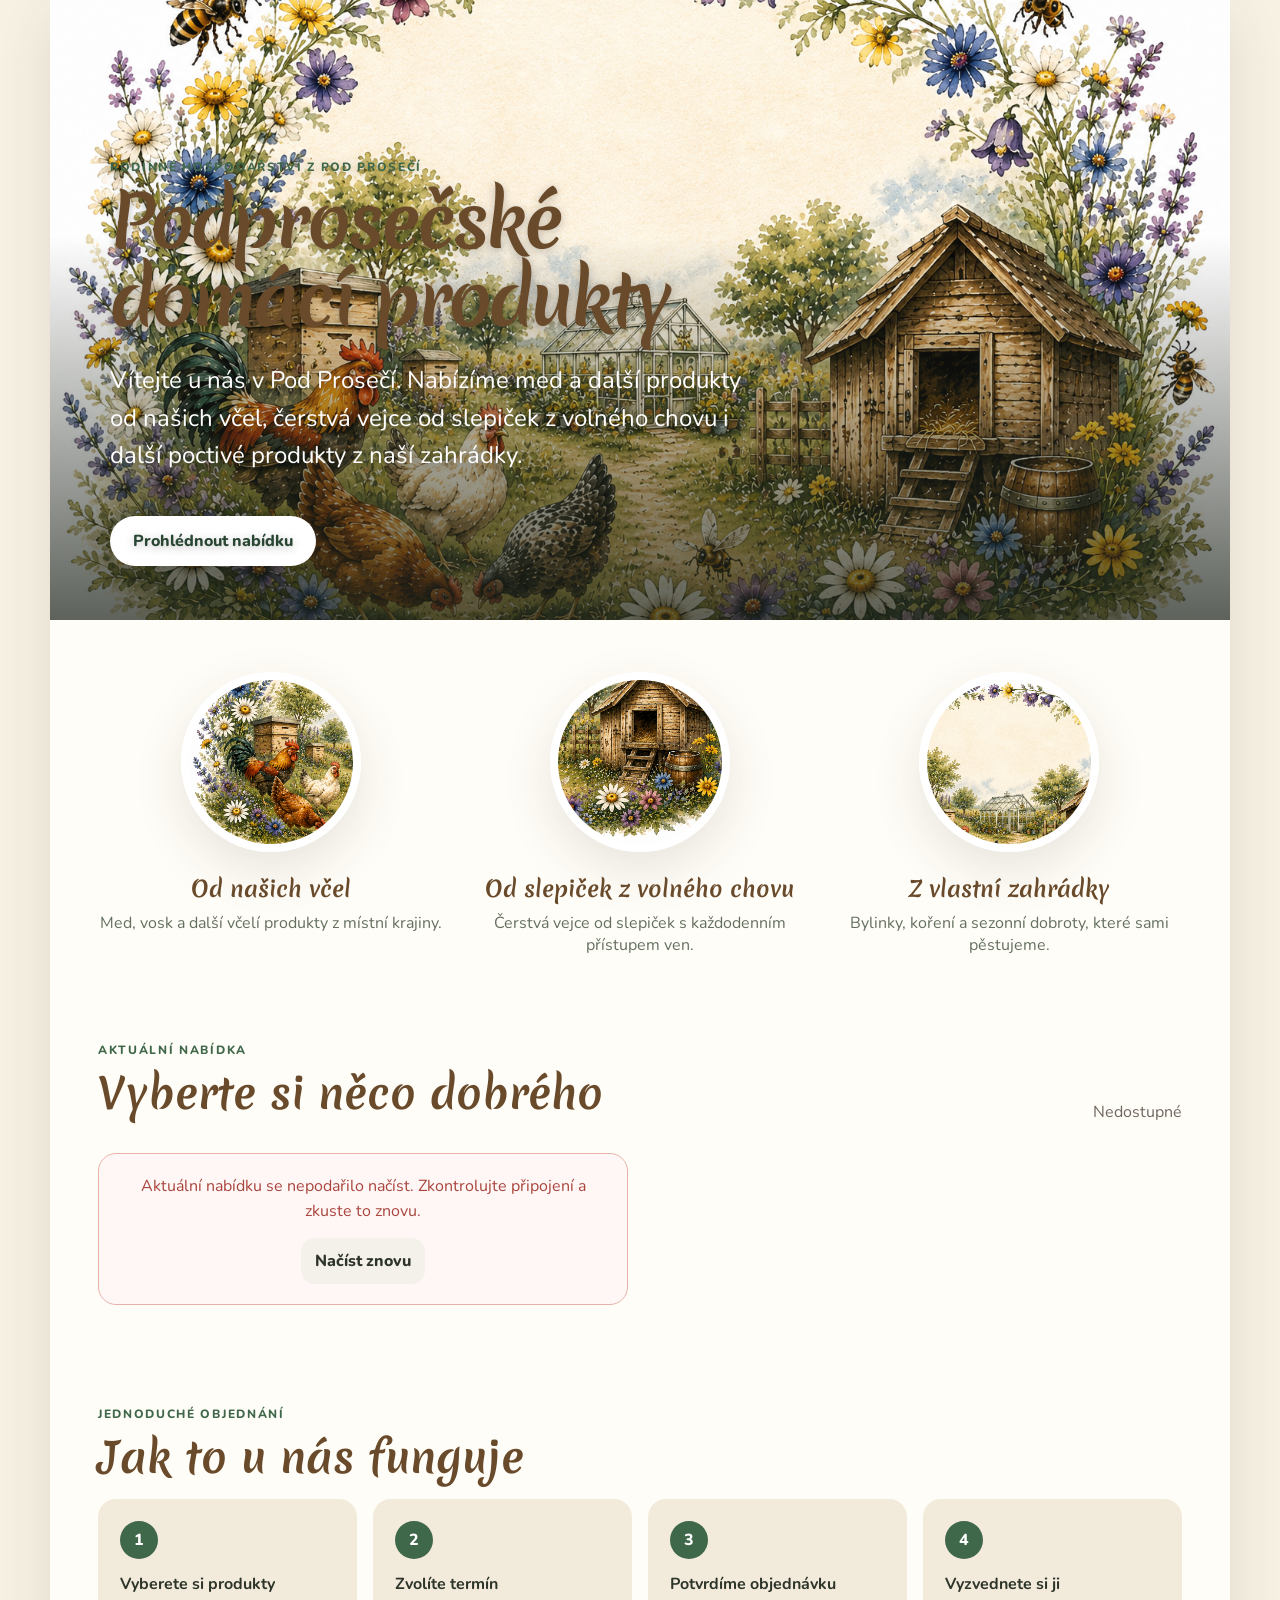
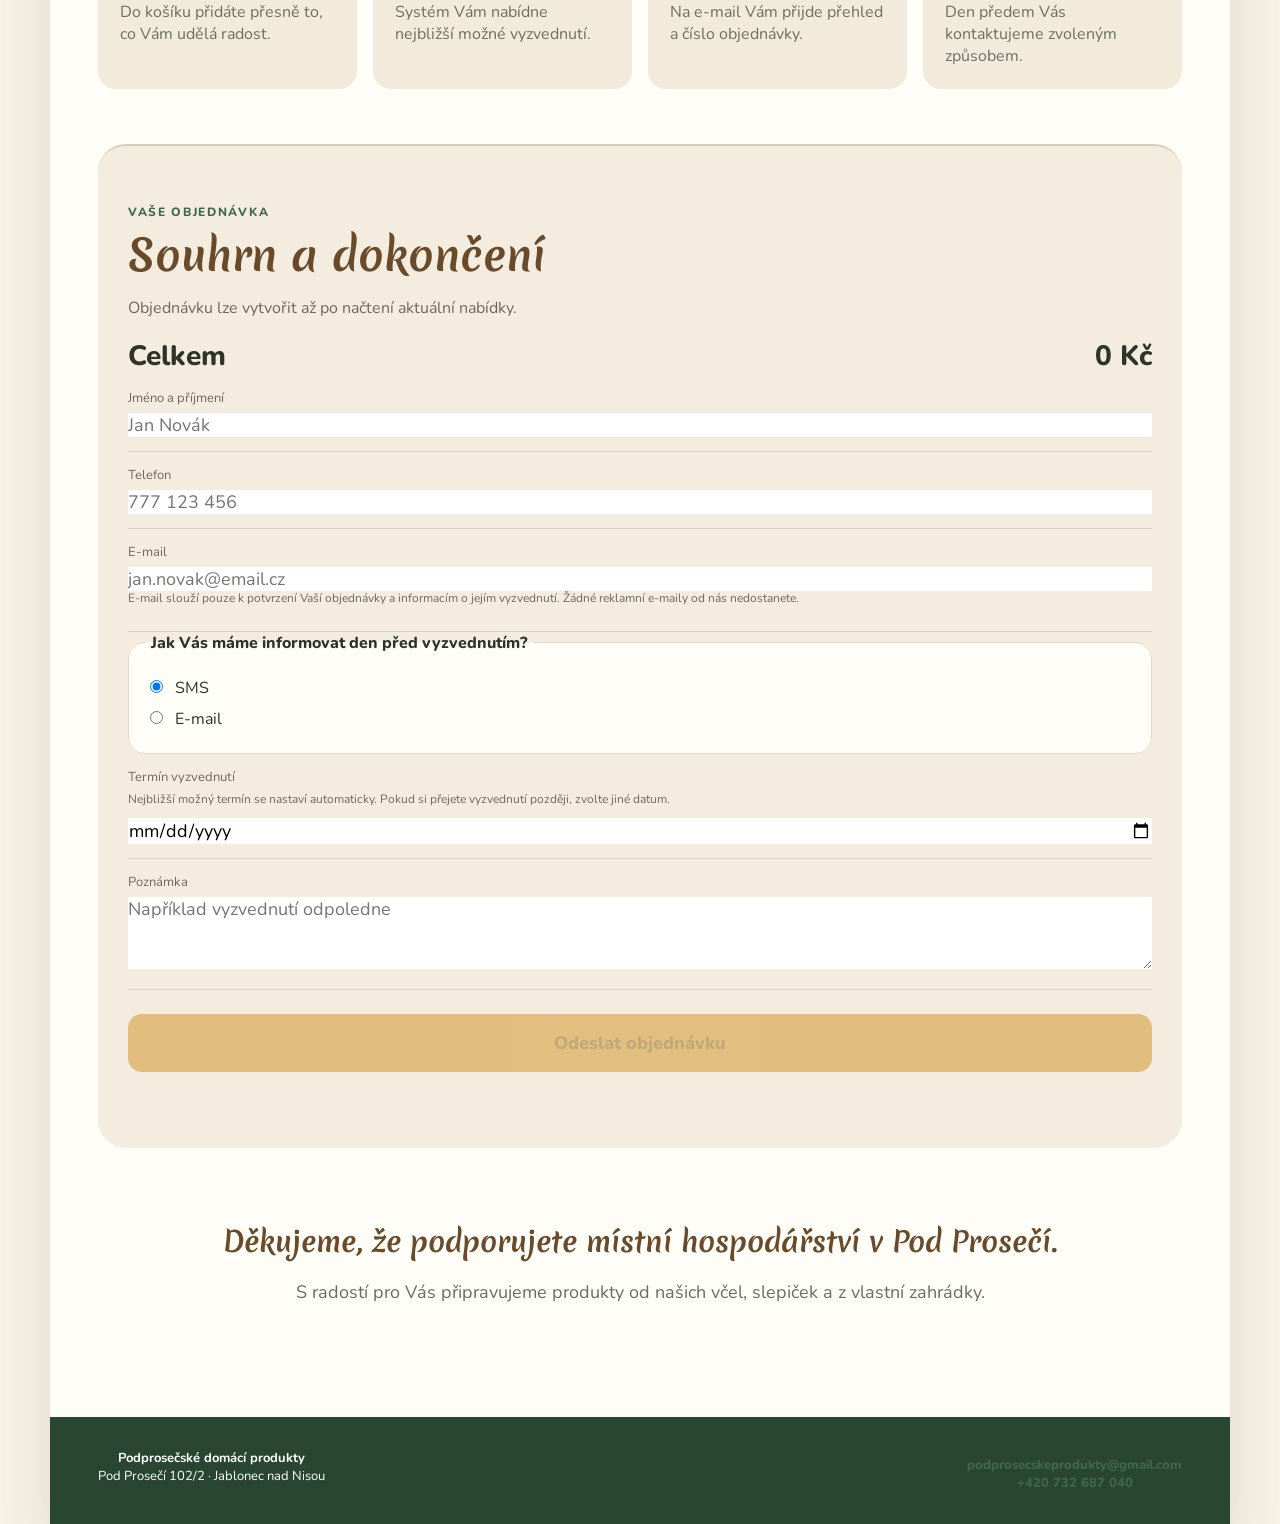
==== index.html @ 900c6c44 "Add files via upload" ====
<!doctype html>
<html lang="cs">
<head>
  <meta charset="utf-8">
  <meta name="viewport" content="width=device-width,initial-scale=1,viewport-fit=cover">
  <meta name="theme-color" content="#f7f1e4">
  <meta name="description" content="Med a další produkty od našich včel, čerstvá vejce od slepiček z volného chovu a poctivé produkty z naší zahrádky.">
  <title>Podprosečské domácí produkty</title>
  <link rel="preconnect" href="https://fonts.googleapis.com">
  <link rel="preconnect" href="https://fonts.gstatic.com" crossorigin>
  <link href="https://fonts.googleapis.com/css2?family=Merienda:wght@500;600;700&family=Nunito:wght@400;600;700;800&display=swap&subset=latin-ext" rel="stylesheet">
  <link rel="stylesheet" href="assets/style.css?v=20-20260803">
</head>
<body data-pdp-version="20">
<div class="site-shell v2-shell">
  <header class="v2-hero">
    <img class="v2-hero-image" src="assets/images/hero-podproseci.png" alt="Akvarelová krajina s úly, skleníkem, kurníkem, slepicemi a kohoutem">
    <div class="v2-hero-copy">
      <div class="kicker">Rodinné hospodářství z Pod Prosečí</div>
      <h1>Podprosečské domácí produkty</h1>
      <p>Vítejte u nás v Pod Prosečí. Nabízíme med a další produkty od našich včel, čerstvá vejce od slepiček z volného chovu i další poctivé produkty z naší zahrádky.</p>
      <a class="hero-cta" href="#nabidka">Prohlédnout nabídku</a>
    </div>
  </header>

  <main class="content v2-content">
    <section id="publicBanner" class="public-banner hidden" aria-live="polite"></section>

    <section class="origin-grid" aria-label="Odkud naše produkty pocházejí">
      <article><img src="assets/images/od-vcel.png" alt="Úly a včely"><h2>Od našich včel</h2><p>Med, vosk a další včelí produkty z místní krajiny.</p></article>
      <article><img src="assets/images/od-slepic.png" alt="Slepice a kohout u kurníku"><h2>Od slepiček z volného chovu</h2><p>Čerstvá vejce od slepiček s každodenním přístupem ven.</p></article>
      <article><img src="assets/images/ze-zahradky.png" alt="Skleník a zahrada"><h2>Z vlastní zahrádky</h2><p>Bylinky, koření a sezonní dobroty, které sami pěstujeme.</p></article>
    </section>

    <section id="nabidka" class="products-section">
      <div class="section-head">
        <div><div class="eyebrow">Aktuální nabídka</div><h2>Vyberte si něco dobrého</h2></div>
        <div id="itemCount" class="muted">Načítám…</div>
      </div>
      <div id="products"><div class="products-loading" role="status"><span class="loading-spinner" aria-hidden="true"></span><span>Načítám aktuální nabídku…</span></div></div>
    </section>

    <section class="how-section">
      <div class="section-head"><div><div class="eyebrow">Jednoduché objednání</div><h2>Jak to u nás funguje</h2></div></div>
      <div class="how-grid">
        <article><span>1</span><strong>Vyberete si produkty</strong><p>Do košíku přidáte přesně to, co Vám udělá radost.</p></article>
        <article><span>2</span><strong>Zvolíte termín</strong><p>Systém Vám nabídne nejbližší možné vyzvednutí.</p></article>
        <article><span>3</span><strong>Potvrdíme objednávku</strong><p>Na e-mail Vám přijde přehled a číslo objednávky.</p></article>
        <article><span>4</span><strong>Vyzvednete si ji</strong><p>Den předem Vás kontaktujeme zvoleným způsobem.</p></article>
      </div>
    </section>

    <section class="order-section" id="objednavka">
      <div class="section-head"><div><div class="eyebrow">Vaše objednávka</div><h2>Souhrn a dokončení</h2></div></div>
      <div id="summary" class="muted">Nejdřív načítáme aktuální nabídku.</div>
      <div class="total-row"><span>Celkem</span><span id="totalPrice">0 Kč</span></div>
      <div class="form-area">
        <label class="line-field"><span>Jméno a příjmení</span><input id="customerName" type="text" autocomplete="name" placeholder="Jan Novák"></label>
        <label class="line-field"><span>Telefon</span><input id="customerPhone" type="tel" inputmode="tel" autocomplete="tel" placeholder="777 123 456"></label>
        <label class="line-field"><span>E-mail</span><input id="customerEmail" type="email" inputmode="email" autocomplete="email" autocapitalize="none" spellcheck="false" placeholder="jan.novak@email.cz" required><small class="field-help">E-mail slouží pouze k potvrzení Vaší objednávky a informacím o jejím vyzvednutí. Žádné reklamní e-maily od nás nedostanete.</small></label>
        <fieldset class="choice-box"><legend>Jak Vás máme informovat den před vyzvednutím?</legend><label><input type="radio" name="contactMethod" value="SMS" checked> SMS</label><label><input type="radio" name="contactMethod" value="E-mail"> E-mail</label></fieldset>
        <div id="splitOrderBox" class="choice-box hidden"><strong>Objednávka obsahuje dostupné i předobjednané produkty</strong><p class="field-help">Dostupné produkty můžete vyzvednout dříve a předobjednávku až po naskladnění.</p><label><input type="radio" name="splitOrder" value="together" checked> Vyzvednout vše najednou po naskladnění</label><label><input type="radio" name="splitOrder" value="split"> Rozdělit na dvě vyzvednutí</label><div class="notice"><strong>Upozornění:</strong> při rozdělení Vás budeme před každým vyzvednutím kontaktovat zvoleným způsobem.</div></div>
        <div id="splitPickupSummary" class="notice hidden"></div>
        <label class="line-field"><span id="pickupDateLabel">Termín vyzvednutí</span><small class="field-help">Nejbližší možný termín se nastaví automaticky. Pokud si přejete vyzvednutí později, zvolte jiné datum.</small><input id="pickupDate" type="date"></label>
        <div id="pickupAvailability" class="availability-box hidden" aria-live="polite"></div>
        <label class="line-field"><span>Poznámka</span><textarea id="customerNote" rows="3" placeholder="Například vyzvednutí odpoledne"></textarea></label>
      </div>
      <button id="submitOrder" class="primary-button" type="button" disabled>Odeslat objednávku</button>
      <p id="feedback" class="feedback" aria-live="polite"></p>
    </section>

    <section class="trust-section">
      <h2>Děkujeme, že podporujete místní hospodářství v Pod Prosečí.</h2>
      <p>S radostí pro Vás připravujeme produkty od našich včel, slepiček a z vlastní zahrádky.</p>
    </section>
  </main>

  <div id="mobileCartBar" class="mobile-cart-bar hidden"><span id="mobileCartText">Košík je prázdný</span><a href="#objednavka">Pokračovat</a></div>

  <footer><div><strong>Podprosečské domácí produkty</strong><br>Pod Prosečí 102/2 · Jablonec nad Nisou</div><div class="footer-contact"><a href="mailto:podprosecskeprodukty@gmail.com">podprosecskeprodukty@gmail.com</a><br><a href="tel:+420732687040">+420 732 687 040</a></div></footer>
</div>
<iframe name="orderSubmitFrame" id="orderSubmitFrame" hidden></iframe>
<form id="backendOrderForm" method="post" target="orderSubmitFrame" hidden><input name="action" type="hidden" value="createOrder"><input id="backendPayload" name="payload" type="hidden"></form>
<script src="assets/config.js?v=20-20260803"></script>
<script src="assets/customer.js?v=20-20260803"></script>
</body>
</html>
---- assets/style.css ----
:root{
  --bg:#fffdf8;--paper:#fff;--ink:#261f18;--muted:#6f675f;--line:#e7ddd0;
  --honey:#efb632;--soft:#fff5d6;--green:#71895f;--brown:#694a2b;
  --red:#a9453d;--blue:#456b92;--orange:#b06a1a
}
*{box-sizing:border-box}
html{background:var(--bg)}
body{margin:0;background:var(--bg);color:var(--ink);font-family:-apple-system,BlinkMacSystemFont,"Segoe UI",sans-serif}
button,input,textarea,select{font:inherit}
button{cursor:pointer}
.site-shell{max-width:900px;margin:auto;background:#fff;min-height:100vh}
.hero{padding:28px 22px 30px;background:linear-gradient(180deg,#fff8df,#fff);border-bottom:1px solid var(--line)}
.admin-hero{padding-bottom:24px}
.hero-icons{display:flex;justify-content:space-between;font-size:38px;margin-bottom:22px}
.kicker,.eyebrow{color:var(--green);font-size:12px;font-weight:800;letter-spacing:.14em;text-transform:uppercase}
h1{margin:8px 0 10px;color:var(--brown);font-size:clamp(34px,8vw,52px);line-height:.98;letter-spacing:-.04em}
h2{margin:5px 0 0;color:var(--brown);font-size:29px}
.hero p,.muted{color:var(--muted)}
.hero p{font-size:18px;line-height:1.5;margin:0}
.content{padding:0 22px 42px}
.section-head{display:flex;justify-content:space-between;align-items:end;gap:16px;padding:28px 0 12px}
.product{padding:26px 0;border-top:1px solid var(--line)}
.product-row{display:flex;gap:16px}
.product-icon{width:58px;height:58px;border-radius:18px;background:var(--soft);display:grid;place-items:center;font-size:34px;flex:0 0 auto}
.product h3{margin:0;font-size:24px}
.lead{margin:5px 0 0;color:var(--muted);line-height:1.5}
.story{margin-top:16px;padding-left:14px;border-left:3px solid var(--honey);line-height:1.6;color:#51483f}
.price{margin-top:18px;font-size:30px;font-weight:800;color:#000}
.price small{font-size:15px;color:var(--muted)}
.qty-row{display:flex;justify-content:space-between;align-items:center;margin-top:18px;gap:16px}
.stepper{display:flex;gap:10px;align-items:center}
.round-button{width:44px;height:44px;border-radius:50%;border:1px solid #d8d0c6;background:#f7f5f2;font-size:22px}
.qty-input{width:76px;height:44px;border:0;border-bottom:2px solid #d5ccc1;text-align:center;font-size:20px;font-weight:800;color:#000;background:#fff}
.quick-grid{display:grid;grid-template-columns:repeat(3,1fr);gap:9px;margin-top:10px}
.quick-grid button{padding:13px 8px;border-radius:14px;border:1px solid #dfc36f;background:#fff9e8;font-weight:800}
.notice{margin-top:14px;padding:12px;border-radius:12px;background:#fff3df;color:#7a4d0b;font-size:14px;line-height:1.5}
.order-section{border-top:2px solid #d7cbbb;margin-top:8px;padding-top:8px}
.summary-row{display:flex;justify-content:space-between;padding:10px 0;border-bottom:1px solid #eee7de}
.total-row{display:flex;justify-content:space-between;margin-top:18px;font-size:28px;font-weight:800}
.line-field{display:block;padding:14px 0;border-bottom:1px solid #d8d0c6}
.line-field span,.field-label,.admin-form label span{display:block;color:var(--muted);font-size:13px;margin-bottom:6px}
.line-field input,.line-field textarea{width:100%;border:0;outline:0;background:#fff;color:#000;padding:0;font-size:18px}
.primary-button,.primary-small,.secondary-button,.danger-button{border:0;border-radius:14px;font-weight:800}
.primary-button{width:100%;margin-top:24px;padding:17px;background:var(--honey);font-size:18px}
.primary-small{padding:12px 14px;background:var(--honey)}
.secondary-button{padding:12px 14px;background:#f4f0ea;color:var(--ink)}
.danger-button{padding:12px 14px;background:#f9e7e5;color:var(--red)}
.feedback{text-align:center;color:var(--muted);font-size:13px;min-height:20px}
.about-section{margin-top:34px;padding-top:26px;border-top:1px solid var(--line)}
.about-grid{display:grid;grid-template-columns:repeat(3,1fr);gap:12px;margin-top:18px}
.about-grid article{background:#faf7f1;border-radius:18px;padding:16px}
.about-grid article>div{font-size:26px}
.about-grid strong{display:block;margin-top:8px;color:var(--brown)}
.about-grid p{font-size:13px;line-height:1.45;color:var(--muted)}
footer{text-align:center;padding:24px;background:#f7f3ec;color:var(--muted);font-size:13px}
.stats-grid{display:grid;grid-template-columns:repeat(4,1fr);gap:12px;padding-top:20px}
.stats-grid article{padding:16px;border:1px solid var(--line);border-radius:18px}
.stats-grid span{display:block;color:var(--muted);font-size:13px}
.stats-grid strong{display:block;margin-top:6px;font-size:28px}
.tabs{display:flex;gap:8px;margin-top:24px;border-bottom:1px solid var(--line);overflow:auto}
.tab{border:0;background:transparent;padding:13px 14px;color:var(--muted);font-weight:800;white-space:nowrap}
.tab.active{color:var(--brown);border-bottom:3px solid var(--honey)}
.tab-panel{display:none}
.tab-panel.active{display:block}
.admin-form{padding:16px;border:1px solid var(--line);border-radius:18px;background:#fffaf0;margin-bottom:14px}
.hidden{display:none}
.form-grid{display:grid;grid-template-columns:1fr 1fr;gap:12px}
.form-grid .full{grid-column:1/-1}
.admin-form input,.admin-form textarea,.admin-form select,.filter-grid input,.filter-grid select,.card input,.card textarea,.card select{
  width:100%;border:1px solid #d7cec2;border-radius:12px;background:#fff;color:#000;padding:12px
}
.actions{display:flex;justify-content:flex-end;gap:10px;flex-wrap:wrap;margin-top:14px}
.filter-grid{display:grid;grid-template-columns:1fr 180px 180px;gap:10px;margin-bottom:14px}
.stack{display:grid;gap:12px}
.card{border:1px solid var(--line);border-radius:18px;padding:16px;background:#fff}
.card-head{display:flex;justify-content:space-between;gap:16px}
.card h3{margin:0}
.meta{color:var(--muted);font-size:13px;margin-top:4px}
.badges{display:flex;flex-wrap:wrap;gap:7px;margin-top:10px}
.badge{padding:7px 9px;border-radius:999px;font-size:12px;font-weight:800}
.badge.green{background:#e8f2e5;color:#4f6f45}
.badge.orange{background:#fff0df;color:var(--orange)}
.badge.gray{background:#eeeef2;color:#666}
.badge.blue{background:#e8eef6;color:var(--blue)}
.item-list{margin-top:14px;line-height:1.55}
.card-bottom{display:flex;justify-content:space-between;align-items:center;gap:12px;margin-top:14px}
.status-select{width:auto!important;min-width:155px}
.editor{display:none;margin-top:14px;padding-top:14px;border-top:1px solid var(--line)}
.editor.open{display:block}
.quantity-list{display:grid;gap:10px}
.quantity-row{display:grid;grid-template-columns:1fr 110px;gap:10px;align-items:center}
.calendar-entry{display:flex;justify-content:space-between;gap:14px;padding:12px 0;border-top:1px solid var(--line)}
.calendar-entry:first-of-type{border-top:0}
.empty{padding:20px;border:1px dashed #d7cec2;border-radius:16px;color:var(--muted);text-align:center}
@media(max-width:760px){
  .stats-grid{grid-template-columns:1fr 1fr}
  .form-grid,.filter-grid{grid-template-columns:1fr}
  .form-grid .full{grid-column:auto}
  .card-head,.card-bottom,.calendar-entry{flex-direction:column;align-items:flex-start}
  .status-select{width:100%!important}
}
@media(max-width:560px){
  .about-grid{grid-template-columns:1fr}
  .qty-row{align-items:flex-end}
}

.login-screen{min-height:100vh;display:grid;place-items:center;padding:22px;background:linear-gradient(180deg,#fff8df,#fff)}
.login-screen.hidden{display:none}.login-card{width:min(100%,430px);padding:28px;border:1px solid var(--line);border-radius:24px;background:#fff;box-shadow:0 18px 50px rgba(91,67,31,.12)}.login-card input{width:100%;border:1px solid #d7cec2;border-radius:12px;padding:14px;background:#fff;color:#000;font-size:17px}.site-shell.hidden{display:none}

/* V12 – plánování dostupnosti vajec */
.availability-box{margin:12px 0 4px;padding:13px 14px;border-radius:14px;background:#edf5e9;color:#45633c;font-size:14px;line-height:1.5;font-weight:700}
.availability-box.availability-error{background:#f9e7e5;color:var(--red)}
.primary-button:disabled,.primary-small:disabled{cursor:not-allowed;opacity:.55}
.settings-note{margin:0 0 16px;padding:13px 14px;border-radius:14px;background:#fff5d6;color:#5d4821;line-height:1.55}
.settings-footer{display:flex;justify-content:space-between;align-items:center;gap:14px;margin-top:16px}
.compact-head{padding-top:18px}
.forecast-legend{display:grid;gap:8px;margin-bottom:14px;padding:14px;border-radius:16px;background:#faf7f1;color:var(--muted);font-size:13px;line-height:1.45}
.forecast-list{display:grid;gap:9px}
.forecast-row{display:flex;justify-content:space-between;align-items:center;gap:18px;padding:14px 16px;border:1px solid var(--line);border-radius:16px;background:#fff}
.forecast-row.forecast-warning{border-color:#e7b2ab;background:#fff7f6}
.forecast-values{display:flex;gap:22px;text-align:right;color:var(--muted);font-size:13px}
.forecast-values span{display:grid;gap:3px}
.forecast-values strong{font-size:19px;color:var(--ink)}
.stats-grid{grid-template-columns:repeat(3,1fr)}
@media(max-width:760px){
  .settings-footer,.forecast-row{align-items:stretch;flex-direction:column}
  .forecast-values{justify-content:space-between;text-align:left}
}
@media(max-width:480px){
  .stats-grid{grid-template-columns:1fr 1fr}
  .forecast-values{display:grid;grid-template-columns:1fr 1fr;gap:10px}
}


/* V13 – jednodušší informace o termínu a kontakt */
.field-help{display:block;margin:-1px 0 10px;color:var(--muted);font-size:12px;line-height:1.45}
.notice.notice-error{background:#f9e7e5;color:var(--red)}
.footer-contact{margin-top:7px}
.footer-contact a{color:var(--green);font-weight:800;text-decoration:none;overflow-wrap:anywhere}
.footer-contact a:hover,.footer-contact a:focus{text-decoration:underline}


/* V14 – žádné ukázkové ceny před načtením serverových dat */
.products-loading{min-height:180px;display:flex;align-items:center;justify-content:center;gap:12px;border-top:1px solid var(--line);color:var(--muted);font-weight:700}
.loading-spinner{width:22px;height:22px;border:3px solid #e8dfd3;border-top-color:var(--honey);border-radius:50%;animation:pdp-spin .8s linear infinite}
.products-load-error{margin:18px 0;padding:20px;border:1px solid #e7b2ab;border-radius:18px;background:#fff7f6;text-align:center;color:var(--red)}
.products-load-error p{margin:0 0 14px;line-height:1.55}
@keyframes pdp-spin{to{transform:rotate(360deg)}}
@media (prefers-reduced-motion:reduce){.loading-spinner{animation:none}}

/* V16 */
.public-banner{margin:0 0 26px;padding:18px 20px;border-radius:18px;border:1px solid rgba(0,0,0,.08);box-shadow:0 8px 24px rgba(60,45,20,.08)}
.public-banner strong{display:block;font-size:1.2rem;margin-bottom:6px}.public-banner p{margin:0;line-height:1.5}.public-banner.yellow{background:#fff3bf}.public-banner.green{background:#e3f4df}.public-banner.blue{background:#e4f1ff}.public-banner.red{background:#ffe3df}
.choice-box{border:1px solid #e4d8c7;border-radius:16px;padding:14px 16px;margin:0;background:#fffdf8}.choice-box legend{font-weight:800;padding:0 6px}.choice-box label{display:flex;gap:9px;align-items:flex-start;margin:9px 0}.choice-box input[type=radio]{width:auto;margin-top:3px}.insights-grid{display:grid;grid-template-columns:repeat(2,minmax(0,1fr));gap:18px;margin-bottom:18px}.rank-row{display:flex;justify-content:space-between;gap:16px;padding:10px 0;border-bottom:1px solid #eee4d7}.rank-row:last-child{border-bottom:0}.rank-row small{color:#746b60}.bar-list{display:grid;gap:12px}.bar-row{display:grid;grid-template-columns:90px 1fr 100px;gap:12px;align-items:center}.bar-track{height:13px;border-radius:999px;background:#eee7dc;overflow:hidden}.bar-track i{display:block;height:100%;background:#d69a23;border-radius:inherit}
@media(max-width:700px){.insights-grid{grid-template-columns:1fr}.bar-row{grid-template-columns:70px 1fr}.bar-row strong{grid-column:2;text-align:right}}

.stock-watch{margin-top:12px;padding:14px;border:1px solid #eadfce;border-radius:12px;background:#fffdf8}.watch-row{display:flex;gap:8px;flex-wrap:wrap}.watch-row input{flex:1;min-width:190px;padding:10px;border:1px solid #d7c9b7;border-radius:9px}.watch-row button{padding:10px 14px;border:0;border-radius:9px;background:#5b431d;color:#fff;font-weight:700}.split-parts{display:grid;grid-template-columns:1fr 1fr;gap:12px;margin:12px 0}.split-part{padding:12px;border:1px solid #eadfce;border-radius:12px;background:#fffdf8}@media(max-width:700px){.split-parts{grid-template-columns:1fr}}

/* ===== Podprosečské produkty 2.0 ===== */
:root{--cream:#f7f1e4;--paper:#fffdf7;--ink:#2d3429;--green:#3f674a;--green-dark:#294633;--honey:#d49a31;--line:#ded2bc;--shadow:0 18px 50px rgba(58,48,31,.12)}
*{box-sizing:border-box}html{scroll-behavior:smooth}body{font-family:"Nunito",system-ui,sans-serif;background:var(--cream);color:var(--ink)}
.v2-shell{max-width:1180px;margin:0 auto;background:var(--paper);box-shadow:var(--shadow)}
.v2-hero{position:relative;min-height:620px;display:grid;align-items:end;overflow:hidden;background:#e9e0ce}
.v2-hero-image{position:absolute;inset:0;width:100%;height:100%;object-fit:cover;object-position:center}
.v2-hero:after{content:"";position:absolute;inset:0;background:linear-gradient(180deg,rgba(255,255,255,.03) 38%,rgba(32,38,29,.72) 100%)}
.v2-hero-copy{position:relative;z-index:1;max-width:780px;padding:54px 60px;color:white;text-shadow:0 2px 10px rgba(0,0,0,.25)}
.v2-hero-copy h1,.v2-content h2,.origin-grid h2,.trust-section h2{font-family:"Merienda",cursive}
.v2-hero-copy h1{font-size:clamp(38px,6vw,72px);line-height:1.08;margin:8px 0 18px}.v2-hero-copy p{font-size:clamp(18px,2.2vw,24px);line-height:1.55;max-width:720px}
.hero-cta{display:inline-block;margin-top:18px;padding:14px 23px;border-radius:999px;background:#fff;color:var(--green-dark);font-weight:800;text-decoration:none;box-shadow:0 8px 25px rgba(0,0,0,.18)}
.v2-content{padding:42px 48px 70px}.origin-grid{display:grid;grid-template-columns:repeat(3,1fr);gap:24px;margin:10px 0 58px}.origin-grid article{text-align:center}.origin-grid img{width:180px;height:180px;object-fit:cover;border-radius:50%;border:8px solid white;box-shadow:var(--shadow)}.origin-grid h2{font-size:22px;margin:15px 0 7px}.origin-grid p{margin:0;color:#64705f}
.products-section,.how-section,.order-section{scroll-margin-top:20px;margin-top:55px}.section-head h2{font-size:clamp(29px,4vw,42px)}
#products{display:grid;grid-template-columns:repeat(2,minmax(0,1fr));gap:24px}.product{margin:0;border:1px solid var(--line);border-radius:24px;background:white;overflow:hidden;box-shadow:0 12px 34px rgba(64,57,42,.08)}.product-row{display:block}.product-media{height:260px;background:#eee6d5;overflow:hidden}.product-media img{width:100%;height:100%;object-fit:cover;display:block}.product-body{padding:22px}.product-icon{display:none}.product h3{font-family:"Merienda",cursive;font-size:27px;margin:0 0 8px}.product .price{color:var(--green-dark);font-size:24px}
.how-grid{display:grid;grid-template-columns:repeat(4,1fr);gap:16px}.how-grid article{padding:22px;border-radius:18px;background:#f2eadb}.how-grid span{display:grid;place-items:center;width:38px;height:38px;border-radius:50%;background:var(--green);color:white;font-weight:800}.how-grid strong{display:block;margin:14px 0 6px}.how-grid p{margin:0;color:#687164}
.order-section{border-radius:28px;padding:30px;background:#f4eddf}.trust-section{text-align:center;padding:68px 20px 25px}.trust-section h2{font-size:28px}.trust-section p{font-size:18px;color:#667062}
footer{display:flex;justify-content:space-between;gap:25px;background:var(--green-dark);color:#fff;padding:32px 48px}footer a{color:white}
.mobile-cart-bar{display:none}
@media(max-width:760px){.v2-shell{box-shadow:none}.v2-hero{min-height:570px}.v2-hero-image{object-position:center}.v2-hero-copy{padding:32px 22px}.v2-hero-copy h1{font-size:40px}.v2-hero-copy p{font-size:17px}.v2-content{padding:28px 16px 100px}.origin-grid{grid-template-columns:1fr;gap:30px}.origin-grid article{display:grid;grid-template-columns:105px 1fr;text-align:left;column-gap:18px;align-items:center}.origin-grid img{width:105px;height:105px;grid-row:1/3}.origin-grid h2{margin:0;font-size:20px}.origin-grid p{margin-top:5px}#products{grid-template-columns:1fr}.product-media{height:230px}.how-grid{grid-template-columns:1fr 1fr}.order-section{padding:22px 15px}.mobile-cart-bar{position:fixed;left:10px;right:10px;bottom:10px;z-index:60;display:flex;justify-content:space-between;align-items:center;padding:13px 16px;border-radius:16px;background:var(--green-dark);color:white;box-shadow:0 10px 30px rgba(0,0,0,.28)}.mobile-cart-bar.hidden{display:none}.mobile-cart-bar a{color:white;font-weight:800}footer{display:block;padding:28px 20px}.footer-contact{margin-top:16px}}
@media(max-width:420px){.how-grid{grid-template-columns:1fr}}
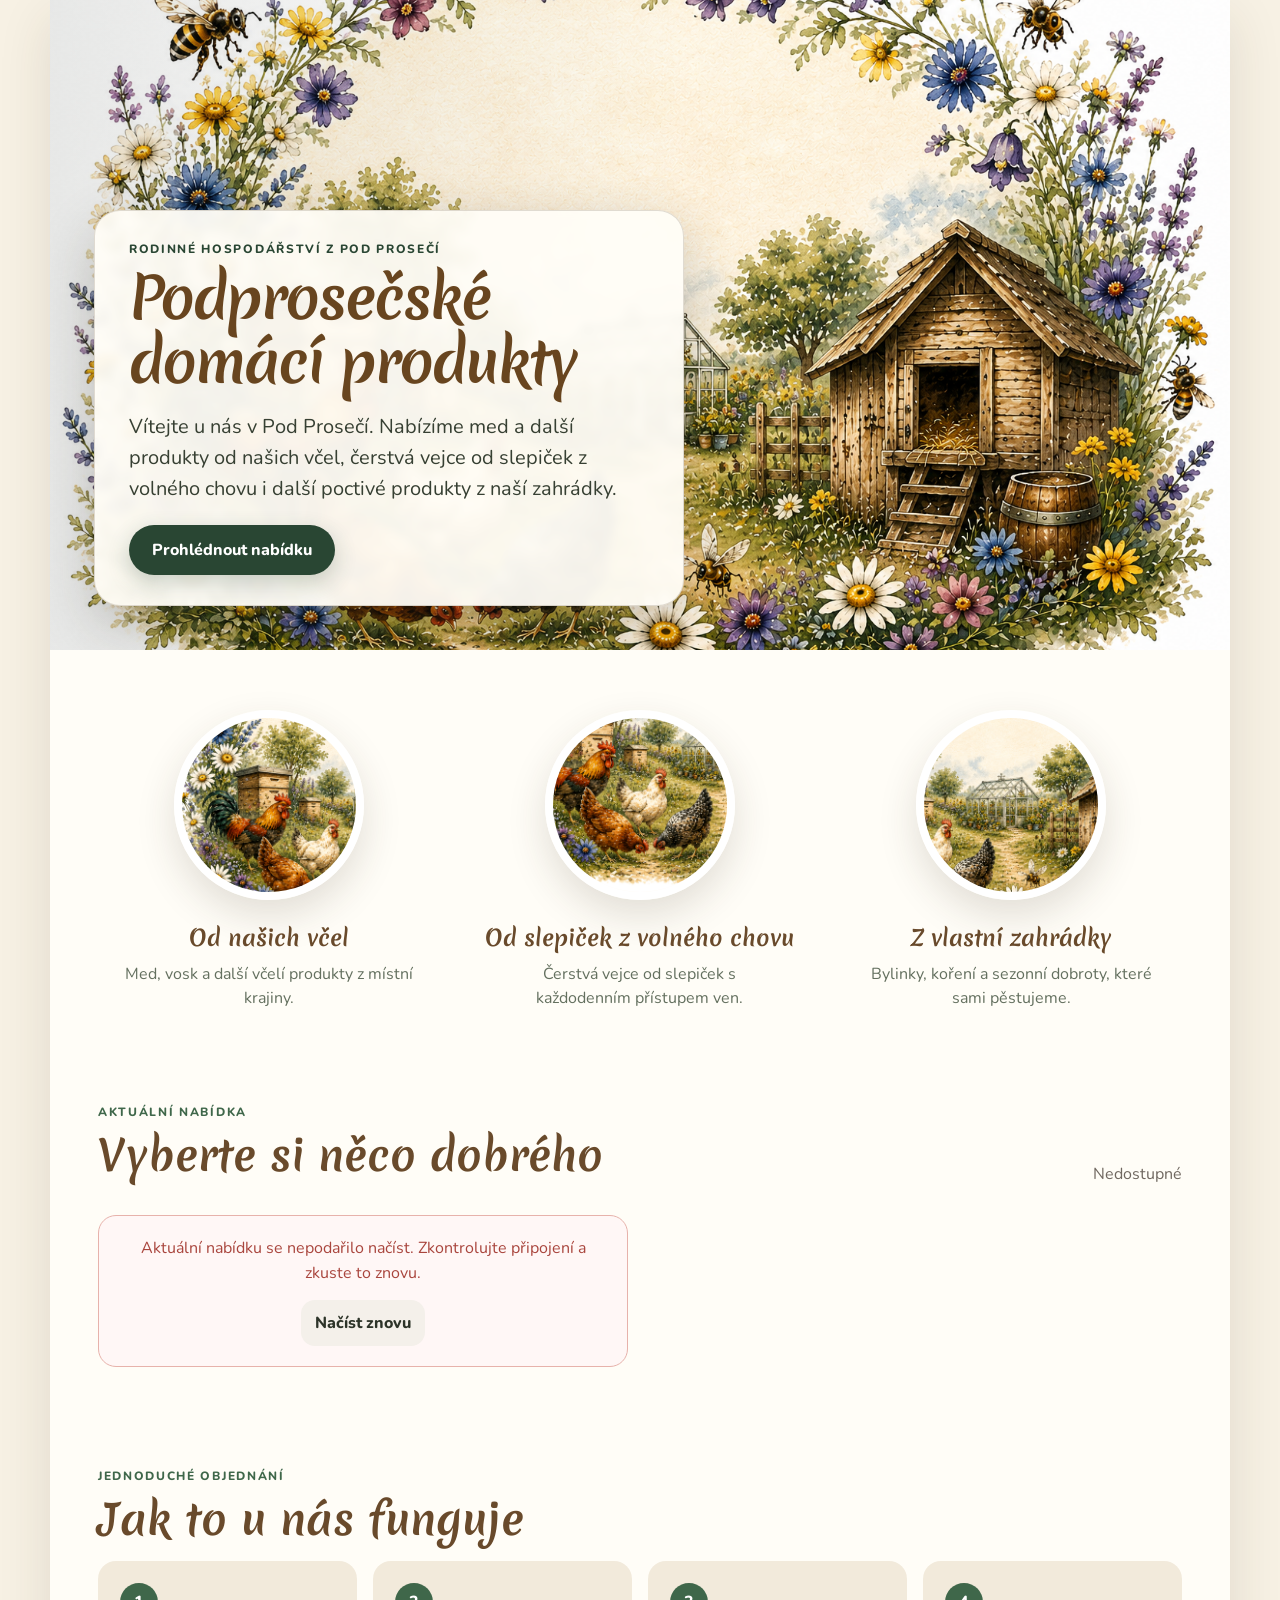
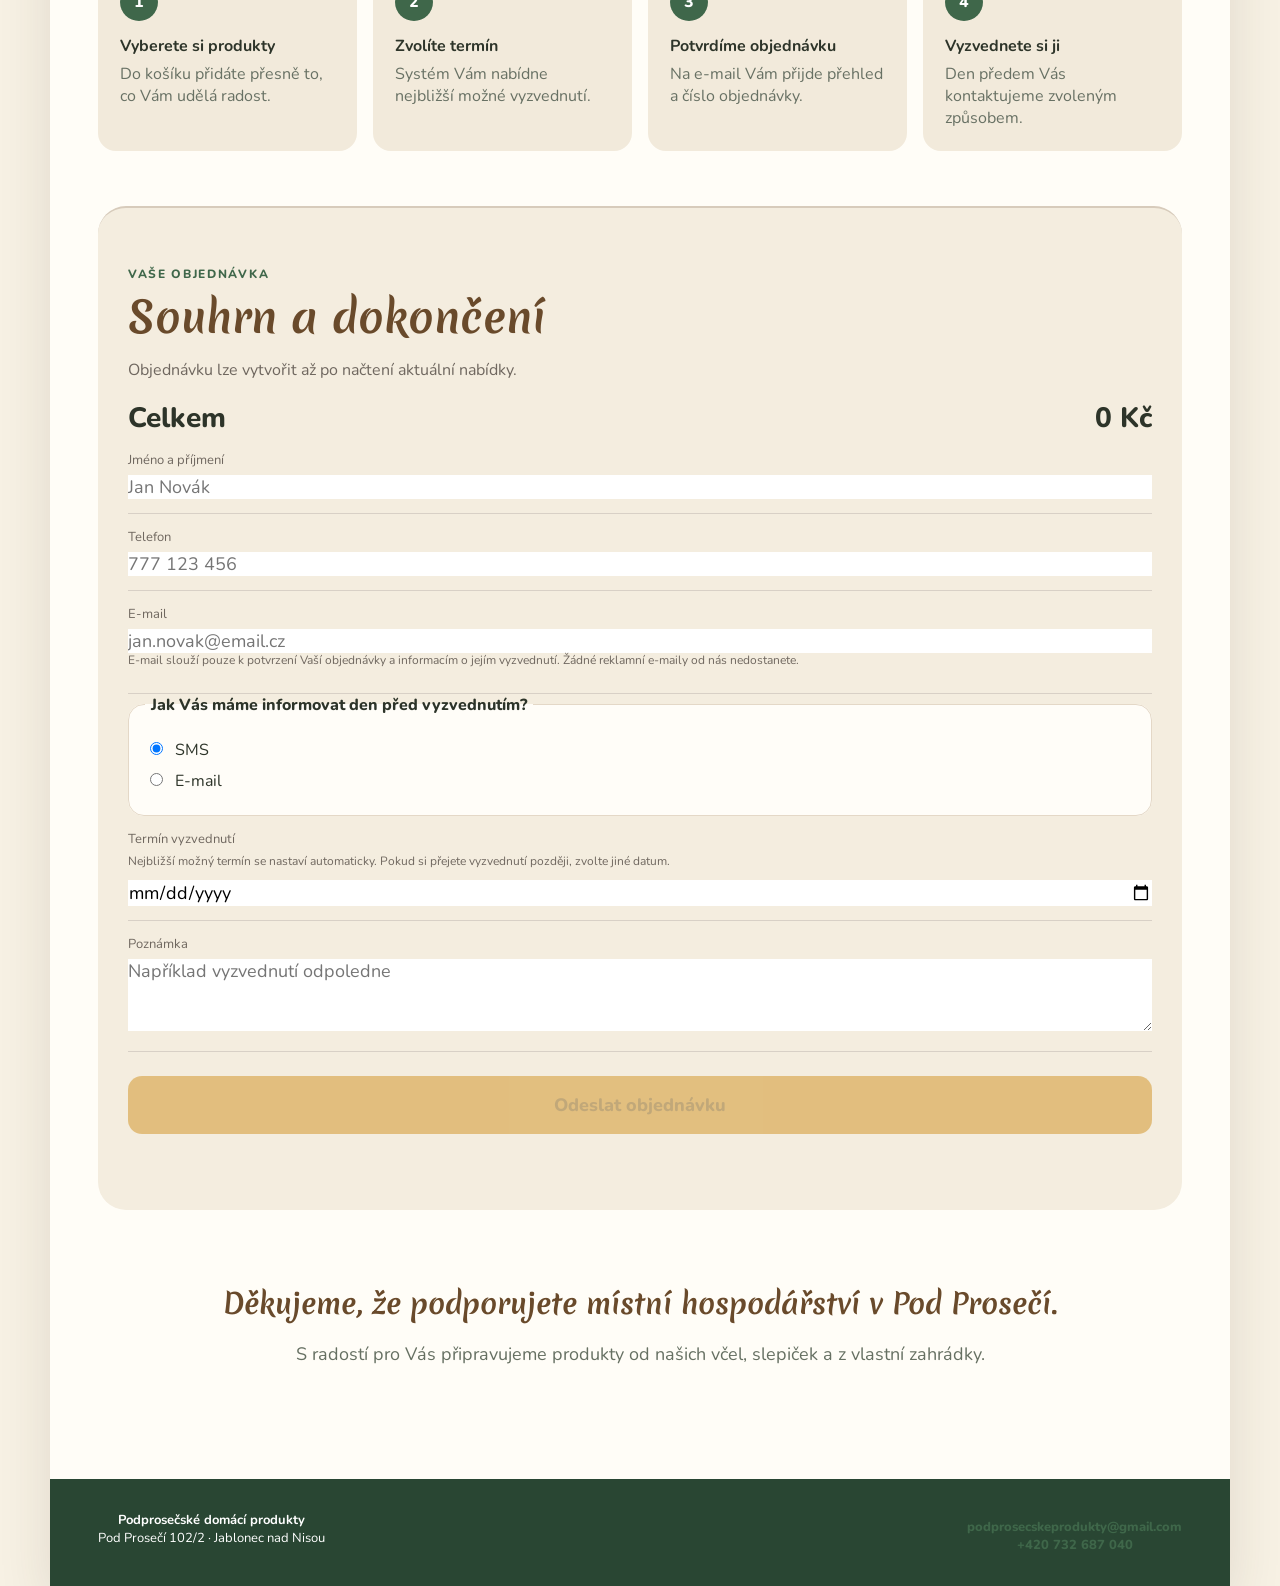
==== commit 630b4353: "Add files via upload" ====
--- a/index.html
+++ b/index.html
@@ -9,7 +9,7 @@
   <link rel="preconnect" href="https://fonts.googleapis.com">
   <link rel="preconnect" href="https://fonts.gstatic.com" crossorigin>
   <link href="https://fonts.googleapis.com/css2?family=Merienda:wght@500;600;700&family=Nunito:wght@400;600;700;800&display=swap&subset=latin-ext" rel="stylesheet">
-  <link rel="stylesheet" href="assets/style.css?v=20-20260803">
+  <link rel="stylesheet" href="assets/style.css?v=20-20260804-fix1">
 </head>
 <body data-pdp-version="20">
 <div class="site-shell v2-shell">
@@ -27,9 +27,9 @@
     <section id="publicBanner" class="public-banner hidden" aria-live="polite"></section>
 
     <section class="origin-grid" aria-label="Odkud naše produkty pocházejí">
-      <article><img src="assets/images/od-vcel.png" alt="Úly a včely"><h2>Od našich včel</h2><p>Med, vosk a další včelí produkty z místní krajiny.</p></article>
-      <article><img src="assets/images/od-slepic.png" alt="Slepice a kohout u kurníku"><h2>Od slepiček z volného chovu</h2><p>Čerstvá vejce od slepiček s každodenním přístupem ven.</p></article>
-      <article><img src="assets/images/ze-zahradky.png" alt="Skleník a zahrada"><h2>Z vlastní zahrádky</h2><p>Bylinky, koření a sezonní dobroty, které sami pěstujeme.</p></article>
+      <article><img src="assets/images/od-vcel.png" alt="Včelí úly mezi květinami"><h2>Od našich včel</h2><p>Med, vosk a další včelí produkty z místní krajiny.</p></article>
+      <article><img src="assets/images/od-slepic.png" alt="Slepice a kohout ve volném výběhu"><h2>Od slepiček z volného chovu</h2><p>Čerstvá vejce od slepiček s každodenním přístupem ven.</p></article>
+      <article><img src="assets/images/ze-zahradky.png" alt="Skleník a zahrada v Pod Prosečí"><h2>Z vlastní zahrádky</h2><p>Bylinky, koření a sezonní dobroty, které sami pěstujeme.</p></article>
     </section>
 
     <section id="nabidka" class="products-section">
@@ -81,7 +81,7 @@
 </div>
 <iframe name="orderSubmitFrame" id="orderSubmitFrame" hidden></iframe>
 <form id="backendOrderForm" method="post" target="orderSubmitFrame" hidden><input name="action" type="hidden" value="createOrder"><input id="backendPayload" name="payload" type="hidden"></form>
-<script src="assets/config.js?v=20-20260803"></script>
-<script src="assets/customer.js?v=20-20260803"></script>
+<script src="assets/config.js?v=20-20260804-fix1"></script>
+<script src="assets/customer.js?v=20-20260804-fix1"></script>
 </body>
 </html>
--- a/assets/style.css
+++ b/assets/style.css
@@ -160,19 +160,20 @@
 :root{--cream:#f7f1e4;--paper:#fffdf7;--ink:#2d3429;--green:#3f674a;--green-dark:#294633;--honey:#d49a31;--line:#ded2bc;--shadow:0 18px 50px rgba(58,48,31,.12)}
 *{box-sizing:border-box}html{scroll-behavior:smooth}body{font-family:"Nunito",system-ui,sans-serif;background:var(--cream);color:var(--ink)}
 .v2-shell{max-width:1180px;margin:0 auto;background:var(--paper);box-shadow:var(--shadow)}
-.v2-hero{position:relative;min-height:620px;display:grid;align-items:end;overflow:hidden;background:#e9e0ce}
+.v2-hero{position:relative;min-height:650px;display:flex;align-items:flex-end;overflow:hidden;background:#e9e0ce;padding:44px}
 .v2-hero-image{position:absolute;inset:0;width:100%;height:100%;object-fit:cover;object-position:center}
-.v2-hero:after{content:"";position:absolute;inset:0;background:linear-gradient(180deg,rgba(255,255,255,.03) 38%,rgba(32,38,29,.72) 100%)}
-.v2-hero-copy{position:relative;z-index:1;max-width:780px;padding:54px 60px;color:white;text-shadow:0 2px 10px rgba(0,0,0,.25)}
+.v2-hero:after{content:"";position:absolute;inset:0;background:linear-gradient(90deg,rgba(35,43,32,.10),transparent 54%)}
+.v2-hero-copy{position:relative;z-index:1;width:min(590px,100%);padding:30px 34px;border:1px solid rgba(83,68,44,.18);border-radius:26px;background:rgba(255,253,247,.95);color:var(--ink);box-shadow:0 20px 55px rgba(36,32,24,.24);backdrop-filter:blur(4px)}
+.v2-hero-copy .kicker{color:var(--green-dark)}
 .v2-hero-copy h1,.v2-content h2,.origin-grid h2,.trust-section h2{font-family:"Merienda",cursive}
-.v2-hero-copy h1{font-size:clamp(38px,6vw,72px);line-height:1.08;margin:8px 0 18px}.v2-hero-copy p{font-size:clamp(18px,2.2vw,24px);line-height:1.55;max-width:720px}
-.hero-cta{display:inline-block;margin-top:18px;padding:14px 23px;border-radius:999px;background:#fff;color:var(--green-dark);font-weight:800;text-decoration:none;box-shadow:0 8px 25px rgba(0,0,0,.18)}
-.v2-content{padding:42px 48px 70px}.origin-grid{display:grid;grid-template-columns:repeat(3,1fr);gap:24px;margin:10px 0 58px}.origin-grid article{text-align:center}.origin-grid img{width:180px;height:180px;object-fit:cover;border-radius:50%;border:8px solid white;box-shadow:var(--shadow)}.origin-grid h2{font-size:22px;margin:15px 0 7px}.origin-grid p{margin:0;color:#64705f}
+.v2-hero-copy h1{font-size:clamp(34px,5vw,57px);line-height:1.12;margin:9px 0 17px;color:#68451f;letter-spacing:-.035em}.v2-hero-copy p{font-size:clamp(17px,1.8vw,20px);line-height:1.55;max-width:530px;margin:0;color:#374033}
+.hero-cta{display:inline-block;margin-top:21px;padding:14px 23px;border-radius:999px;background:var(--green-dark);color:#fff;font-weight:800;text-decoration:none;box-shadow:0 8px 22px rgba(41,70,51,.23)}
+.v2-content{padding:42px 48px 70px}.origin-grid{display:grid;grid-template-columns:repeat(3,1fr);gap:30px;margin:10px 0 58px}.origin-grid article{text-align:center;padding:8px 12px}.origin-grid img{width:190px;height:190px;object-fit:cover;border-radius:50%;border:8px solid white;box-shadow:0 16px 38px rgba(58,48,31,.15)}.origin-grid h2{font-size:22px;margin:16px 0 8px}.origin-grid p{margin:0 auto;color:#64705f;line-height:1.5;max-width:290px}
 .products-section,.how-section,.order-section{scroll-margin-top:20px;margin-top:55px}.section-head h2{font-size:clamp(29px,4vw,42px)}
 #products{display:grid;grid-template-columns:repeat(2,minmax(0,1fr));gap:24px}.product{margin:0;border:1px solid var(--line);border-radius:24px;background:white;overflow:hidden;box-shadow:0 12px 34px rgba(64,57,42,.08)}.product-row{display:block}.product-media{height:260px;background:#eee6d5;overflow:hidden}.product-media img{width:100%;height:100%;object-fit:cover;display:block}.product-body{padding:22px}.product-icon{display:none}.product h3{font-family:"Merienda",cursive;font-size:27px;margin:0 0 8px}.product .price{color:var(--green-dark);font-size:24px}
 .how-grid{display:grid;grid-template-columns:repeat(4,1fr);gap:16px}.how-grid article{padding:22px;border-radius:18px;background:#f2eadb}.how-grid span{display:grid;place-items:center;width:38px;height:38px;border-radius:50%;background:var(--green);color:white;font-weight:800}.how-grid strong{display:block;margin:14px 0 6px}.how-grid p{margin:0;color:#687164}
 .order-section{border-radius:28px;padding:30px;background:#f4eddf}.trust-section{text-align:center;padding:68px 20px 25px}.trust-section h2{font-size:28px}.trust-section p{font-size:18px;color:#667062}
 footer{display:flex;justify-content:space-between;gap:25px;background:var(--green-dark);color:#fff;padding:32px 48px}footer a{color:white}
 .mobile-cart-bar{display:none}
-@media(max-width:760px){.v2-shell{box-shadow:none}.v2-hero{min-height:570px}.v2-hero-image{object-position:center}.v2-hero-copy{padding:32px 22px}.v2-hero-copy h1{font-size:40px}.v2-hero-copy p{font-size:17px}.v2-content{padding:28px 16px 100px}.origin-grid{grid-template-columns:1fr;gap:30px}.origin-grid article{display:grid;grid-template-columns:105px 1fr;text-align:left;column-gap:18px;align-items:center}.origin-grid img{width:105px;height:105px;grid-row:1/3}.origin-grid h2{margin:0;font-size:20px}.origin-grid p{margin-top:5px}#products{grid-template-columns:1fr}.product-media{height:230px}.how-grid{grid-template-columns:1fr 1fr}.order-section{padding:22px 15px}.mobile-cart-bar{position:fixed;left:10px;right:10px;bottom:10px;z-index:60;display:flex;justify-content:space-between;align-items:center;padding:13px 16px;border-radius:16px;background:var(--green-dark);color:white;box-shadow:0 10px 30px rgba(0,0,0,.28)}.mobile-cart-bar.hidden{display:none}.mobile-cart-bar a{color:white;font-weight:800}footer{display:block;padding:28px 20px}.footer-contact{margin-top:16px}}
+@media(max-width:760px){.v2-shell{box-shadow:none}.v2-hero{min-height:auto;display:block;padding:0;overflow:visible;background:var(--paper)}.v2-hero-image{position:relative;height:390px;object-position:center;display:block}.v2-hero:after{display:none}.v2-hero-copy{width:auto;max-width:none;margin:-28px 14px 0;padding:25px 22px;border-radius:22px;background:#fffdf7;backdrop-filter:none}.v2-hero-copy h1{font-size:36px}.v2-hero-copy p{font-size:16.5px}.v2-content{padding:28px 16px 100px}.origin-grid{grid-template-columns:1fr;gap:22px}.origin-grid article{display:grid;grid-template-columns:112px 1fr;text-align:left;column-gap:18px;align-items:center;padding:6px}.origin-grid img{width:112px;height:112px;grid-row:1/3;border-width:6px}.origin-grid h2{margin:0;font-size:20px}.origin-grid p{margin-top:5px;max-width:none}#products{grid-template-columns:1fr}.product-media{height:230px}.how-grid{grid-template-columns:1fr 1fr}.order-section{padding:22px 15px}.mobile-cart-bar{position:fixed;left:10px;right:10px;bottom:10px;z-index:60;display:flex;justify-content:space-between;align-items:center;padding:13px 16px;border-radius:16px;background:var(--green-dark);color:white;box-shadow:0 10px 30px rgba(0,0,0,.28)}.mobile-cart-bar.hidden{display:none}.mobile-cart-bar a{color:white;font-weight:800}footer{display:block;padding:28px 20px}.footer-contact{margin-top:16px}}
 @media(max-width:420px){.how-grid{grid-template-columns:1fr}}
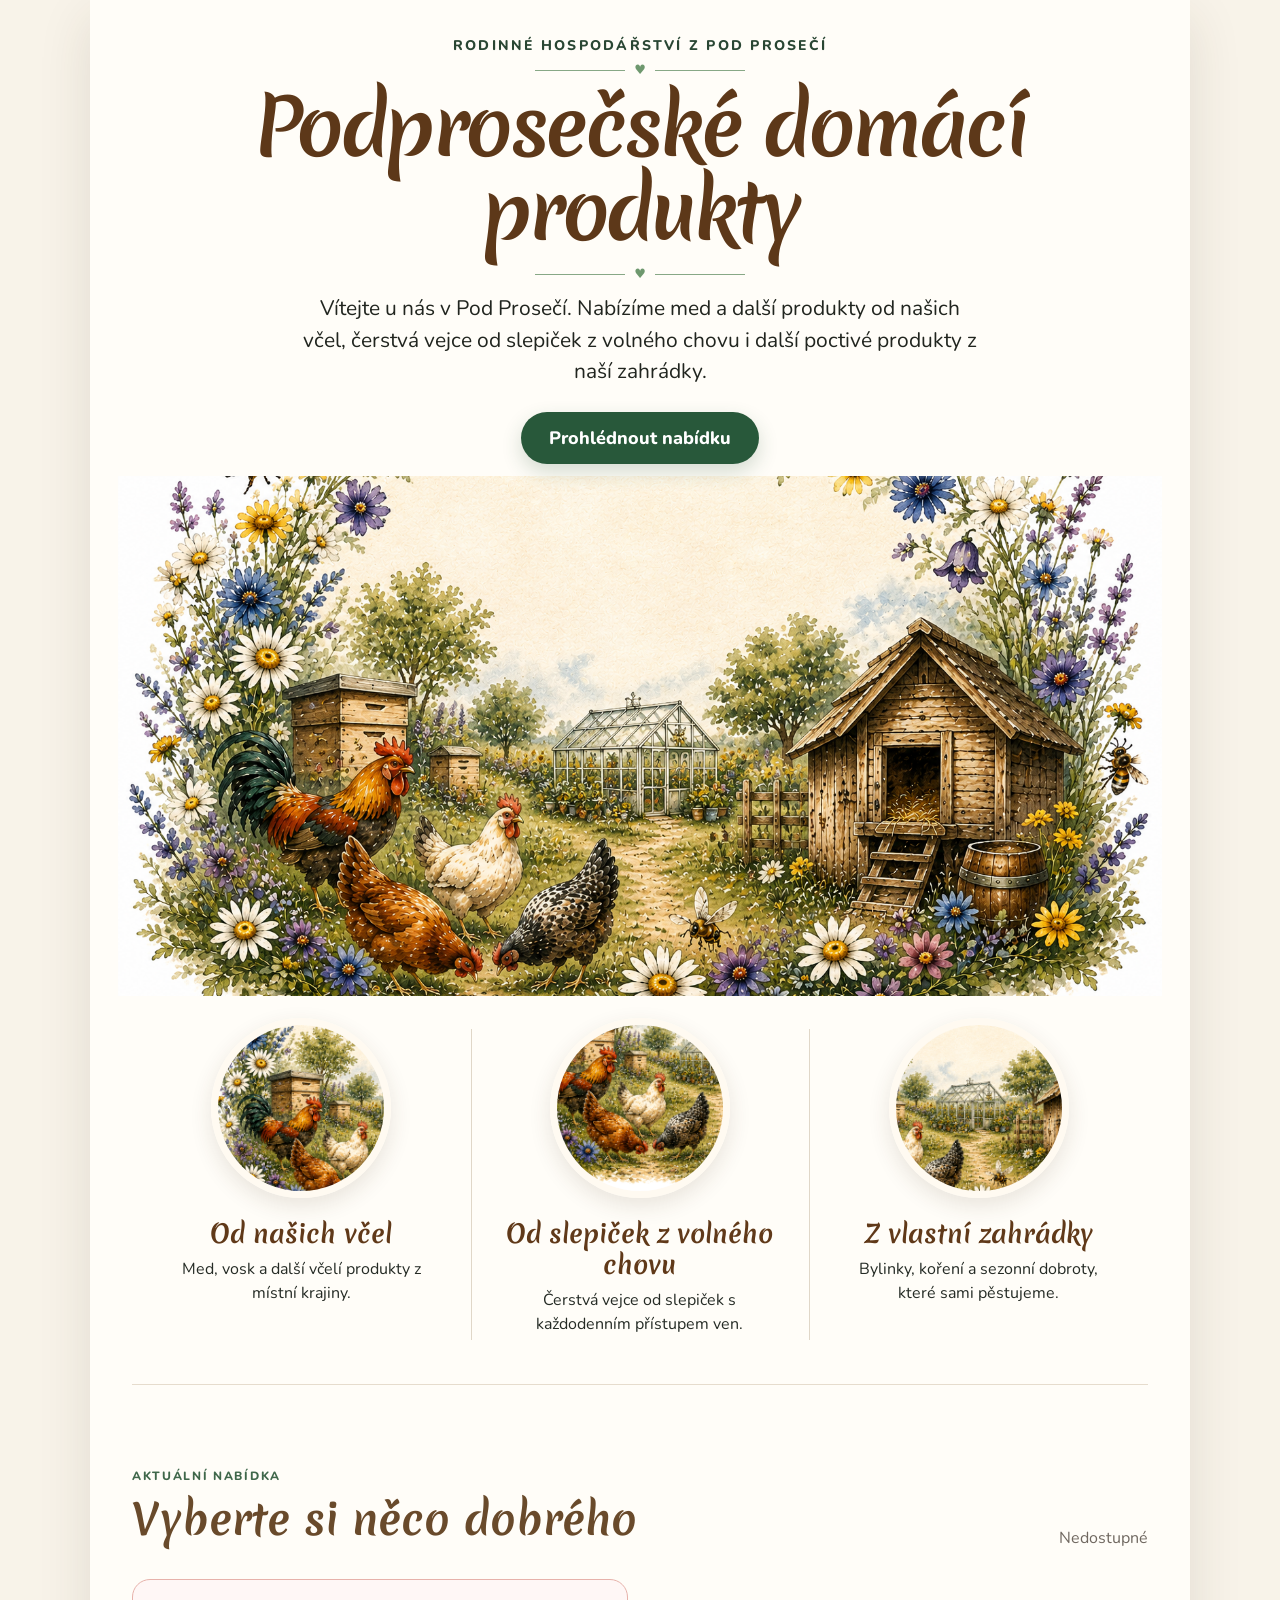
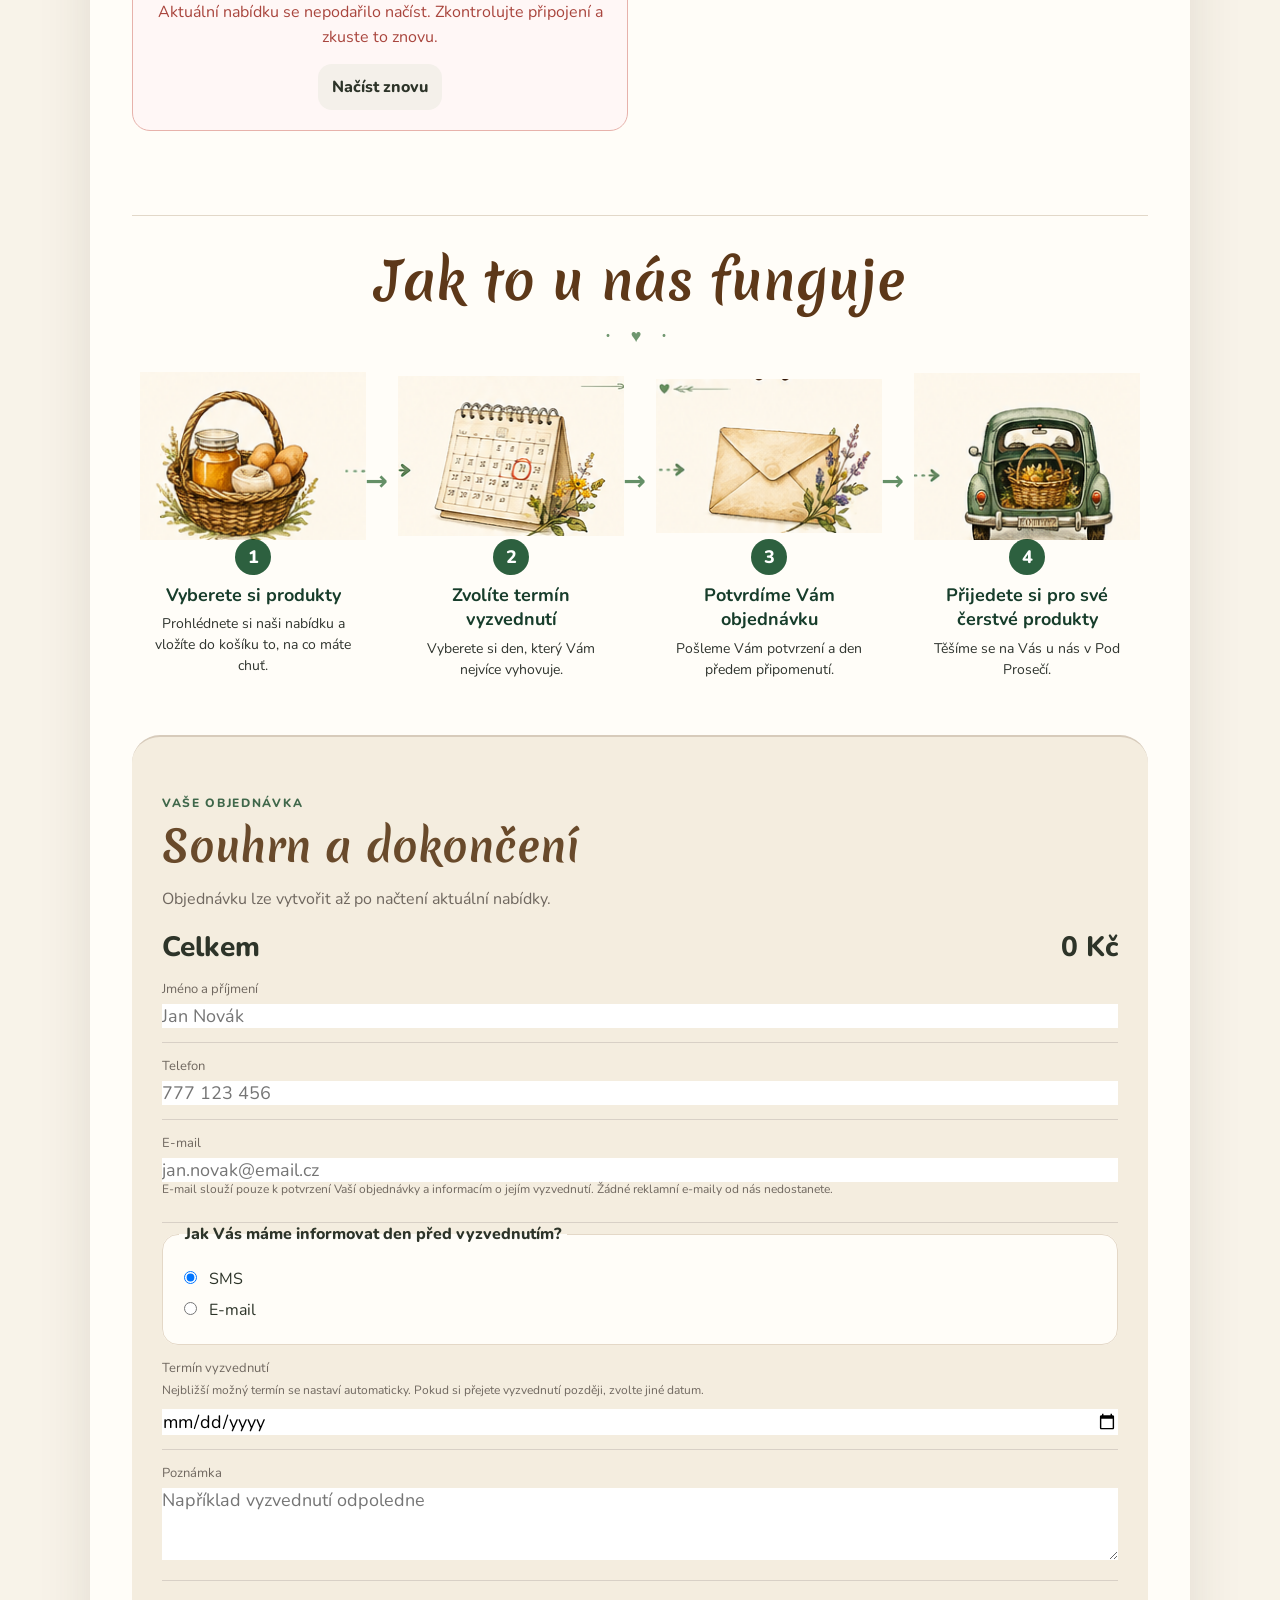
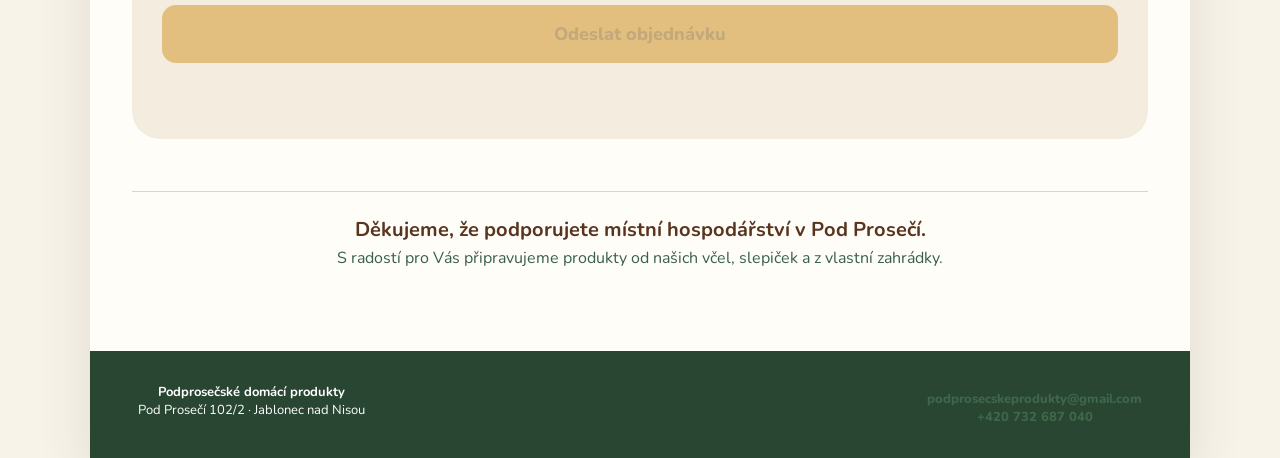
==== commit 2456e885: "Add files via upload" ====
--- a/index.html
+++ b/index.html
@@ -9,17 +9,21 @@
   <link rel="preconnect" href="https://fonts.googleapis.com">
   <link rel="preconnect" href="https://fonts.gstatic.com" crossorigin>
   <link href="https://fonts.googleapis.com/css2?family=Merienda:wght@500;600;700&family=Nunito:wght@400;600;700;800&display=swap&subset=latin-ext" rel="stylesheet">
-  <link rel="stylesheet" href="assets/style.css?v=20-20260804-fix1">
+  <link rel="stylesheet" href="assets/style.css?v=20-20260804-exact1">
 </head>
 <body data-pdp-version="20">
 <div class="site-shell v2-shell">
   <header class="v2-hero">
-    <img class="v2-hero-image" src="assets/images/hero-podproseci.png" alt="Akvarelová krajina s úly, skleníkem, kurníkem, slepicemi a kohoutem">
     <div class="v2-hero-copy">
       <div class="kicker">Rodinné hospodářství z Pod Prosečí</div>
+      <div class="ornament" aria-hidden="true"><span></span><b>♥</b><span></span></div>
       <h1>Podprosečské domácí produkty</h1>
+      <div class="ornament" aria-hidden="true"><span></span><b>♥</b><span></span></div>
       <p>Vítejte u nás v Pod Prosečí. Nabízíme med a další produkty od našich včel, čerstvá vejce od slepiček z volného chovu i další poctivé produkty z naší zahrádky.</p>
       <a class="hero-cta" href="#nabidka">Prohlédnout nabídku</a>
+    </div>
+    <div class="v2-hero-visual">
+      <img class="v2-hero-image" src="assets/images/hero-podproseci.png" alt="Akvarelová krajina s úly, skleníkem, kurníkem, slepicemi a kohoutem">
     </div>
   </header>
 
@@ -43,10 +47,10 @@
     <section class="how-section">
       <div class="section-head"><div><div class="eyebrow">Jednoduché objednání</div><h2>Jak to u nás funguje</h2></div></div>
       <div class="how-grid">
-        <article><span>1</span><strong>Vyberete si produkty</strong><p>Do košíku přidáte přesně to, co Vám udělá radost.</p></article>
-        <article><span>2</span><strong>Zvolíte termín</strong><p>Systém Vám nabídne nejbližší možné vyzvednutí.</p></article>
-        <article><span>3</span><strong>Potvrdíme objednávku</strong><p>Na e-mail Vám přijde přehled a číslo objednávky.</p></article>
-        <article><span>4</span><strong>Vyzvednete si ji</strong><p>Den předem Vás kontaktujeme zvoleným způsobem.</p></article>
+        <article><img src="assets/images/steps/vyber.png" alt="Košík s domácími produkty"><span>1</span><strong>Vyberete si produkty</strong><p>Prohlédnete si naši nabídku a vložíte do košíku to, na co máte chuť.</p></article>
+        <article><img src="assets/images/steps/termin.png" alt="Kalendář pro volbu termínu"><span>2</span><strong>Zvolíte termín vyzvednutí</strong><p>Vyberete si den, který Vám nejvíce vyhovuje.</p></article>
+        <article><img src="assets/images/steps/potvrzeni.png" alt="Obálka s potvrzením objednávky"><span>3</span><strong>Potvrdíme Vám objednávku</strong><p>Pošleme Vám potvrzení a den předem připomenutí.</p></article>
+        <article><img src="assets/images/steps/vyzvednuti.png" alt="Auto při vyzvednutí objednávky"><span>4</span><strong>Přijedete si pro své čerstvé produkty</strong><p>Těšíme se na Vás u nás v Pod Prosečí.</p></article>
       </div>
     </section>
 
@@ -81,7 +85,7 @@
 </div>
 <iframe name="orderSubmitFrame" id="orderSubmitFrame" hidden></iframe>
 <form id="backendOrderForm" method="post" target="orderSubmitFrame" hidden><input name="action" type="hidden" value="createOrder"><input id="backendPayload" name="payload" type="hidden"></form>
-<script src="assets/config.js?v=20-20260804-fix1"></script>
-<script src="assets/customer.js?v=20-20260804-fix1"></script>
+<script src="assets/config.js?v=20-20260804-exact1"></script>
+<script src="assets/customer.js?v=20-20260804-exact1"></script>
 </body>
 </html>
--- a/assets/style.css
+++ b/assets/style.css
@@ -177,3 +177,42 @@
 .mobile-cart-bar{display:none}
 @media(max-width:760px){.v2-shell{box-shadow:none}.v2-hero{min-height:auto;display:block;padding:0;overflow:visible;background:var(--paper)}.v2-hero-image{position:relative;height:390px;object-position:center;display:block}.v2-hero:after{display:none}.v2-hero-copy{width:auto;max-width:none;margin:-28px 14px 0;padding:25px 22px;border-radius:22px;background:#fffdf7;backdrop-filter:none}.v2-hero-copy h1{font-size:36px}.v2-hero-copy p{font-size:16.5px}.v2-content{padding:28px 16px 100px}.origin-grid{grid-template-columns:1fr;gap:22px}.origin-grid article{display:grid;grid-template-columns:112px 1fr;text-align:left;column-gap:18px;align-items:center;padding:6px}.origin-grid img{width:112px;height:112px;grid-row:1/3;border-width:6px}.origin-grid h2{margin:0;font-size:20px}.origin-grid p{margin-top:5px;max-width:none}#products{grid-template-columns:1fr}.product-media{height:230px}.how-grid{grid-template-columns:1fr 1fr}.order-section{padding:22px 15px}.mobile-cart-bar{position:fixed;left:10px;right:10px;bottom:10px;z-index:60;display:flex;justify-content:space-between;align-items:center;padding:13px 16px;border-radius:16px;background:var(--green-dark);color:white;box-shadow:0 10px 30px rgba(0,0,0,.28)}.mobile-cart-bar.hidden{display:none}.mobile-cart-bar a{color:white;font-weight:800}footer{display:block;padding:28px 20px}.footer-contact{margin-top:16px}}
 @media(max-width:420px){.how-grid{grid-template-columns:1fr}}
+
+/* ===== V2.0.2 – vzhled podle schváleného návrhu ===== */
+body{background:#f8f3e9}
+.v2-shell{max-width:1100px;background:#fffdf8}
+.v2-hero{position:relative;min-height:0;display:block;overflow:visible;background:#fffdf8;padding:36px 28px 0;text-align:center}
+.v2-hero:after{display:none}
+.v2-hero-copy{position:relative;z-index:1;width:min(900px,100%);margin:0 auto;padding:0;border:0;border-radius:0;background:transparent;box-shadow:none;backdrop-filter:none;color:var(--ink)}
+.v2-hero-copy .kicker{font-size:14px;letter-spacing:.16em;color:var(--green-dark);margin-bottom:6px}
+.v2-hero-copy h1{max-width:1000px;margin:6px auto 12px;font-family:"Merienda",cursive;font-size:clamp(42px,7vw,78px);line-height:1.08;color:#5d3819;letter-spacing:-.045em}
+.v2-hero-copy p{max-width:680px;margin:10px auto 0;font-size:clamp(17px,2vw,21px);line-height:1.5;color:#21251f}
+.ornament{display:flex;align-items:center;justify-content:center;gap:9px;color:#6e986e;margin:6px auto;max-width:210px}.ornament span{height:1px;flex:1;background:#87a886}.ornament b{font-size:13px;font-weight:700}
+.hero-cta{margin:24px 0 12px;padding:14px 28px;background:#28583a;font-size:18px;box-shadow:0 8px 20px rgba(39,83,55,.2)}
+.v2-hero-visual{width:100%;margin:0 auto;overflow:hidden}
+.v2-hero-image{position:relative;display:block;width:100%;height:auto;max-height:520px;object-fit:cover;object-position:center 64%;filter:none}
+.v2-content{padding:18px 42px 70px}
+.public-banner{margin:8px 0 34px}
+.origin-grid{gap:0;margin:0 0 48px;border-bottom:1px solid #e6dccd;padding:0 0 36px}
+.origin-grid article{position:relative;padding:4px 34px 12px}
+.origin-grid article+article:before{content:"";position:absolute;left:0;top:15px;bottom:8px;width:1px;background:#e0d7c8}
+.origin-grid img{width:180px;height:180px;border:7px solid #fffaf1;box-shadow:0 8px 22px rgba(71,53,26,.12)}
+.origin-grid h2{font-family:"Merienda",cursive;font-size:25px;line-height:1.25;color:#603919;margin:14px 0 8px}
+.origin-grid p{font-size:16px;color:#252b25;line-height:1.5}
+.how-section{margin-top:66px;padding-top:22px;border-top:1px solid #e2d8c9}
+.how-section .section-head{justify-content:center;text-align:center;padding:0 0 24px}.how-section .section-head .eyebrow{display:none}.how-section .section-head h2{font-family:"Merienda",cursive;font-size:clamp(34px,5vw,52px);color:#5d3819}
+.how-section .section-head h2:after{content:"  ·  ♥  ·";display:block;font-family:serif;font-size:18px;color:#6f966f;letter-spacing:8px;margin-top:8px}
+.how-grid{grid-template-columns:repeat(4,1fr);gap:16px;align-items:start}
+.how-grid article{position:relative;padding:0 8px;background:transparent;border-radius:0;text-align:center}
+.how-grid article:not(:last-child):after{content:"→";position:absolute;right:-14px;top:92px;color:#659067;font-size:27px;font-weight:700}
+.how-grid img{display:block;width:100%;height:170px;object-fit:contain;margin:0 auto 2px;mix-blend-mode:multiply}
+.how-grid span{margin:-4px auto 8px;width:36px;height:36px;background:#2d603f;font-size:18px}
+.how-grid strong{font-size:18px;line-height:1.35;color:#173d2b;margin:8px auto 6px;max-width:210px}
+.how-grid p{font-size:14px;line-height:1.5;color:#2f342e;margin:0 auto;max-width:210px}
+.trust-section{border-top:1px solid #e0d5c4;margin-top:52px;padding:24px 20px 12px}.trust-section h2{font-family:"Nunito",sans-serif;font-size:20px;color:#59351f;margin:0 0 4px}.trust-section p{margin:0;color:#376049;font-size:16px}
+@media(max-width:760px){
+ .v2-hero{padding:26px 14px 0}.v2-hero-copy{margin:0;padding:0}.v2-hero-copy h1{font-size:clamp(37px,12vw,52px)}.v2-hero-copy p{font-size:16.5px}.v2-hero-visual{margin-top:4px}.v2-hero-image{height:auto;max-height:none;object-fit:contain}
+ .v2-content{padding:18px 16px 100px}.origin-grid{grid-template-columns:1fr;gap:24px}.origin-grid article{display:grid;grid-template-columns:112px 1fr;text-align:left;column-gap:18px;align-items:center;padding:6px}.origin-grid article+article:before{display:none}.origin-grid img{width:112px;height:112px;grid-row:1/3}.origin-grid h2{font-size:21px;margin:0}.origin-grid p{font-size:15px;margin-top:5px}
+ .how-grid{grid-template-columns:1fr 1fr;gap:28px 10px}.how-grid article:not(:last-child):after{display:none}.how-grid img{height:135px}.how-grid strong{font-size:16px}.how-grid p{font-size:13px}
+}
+@media(max-width:430px){.how-grid{grid-template-columns:1fr}.how-grid img{height:160px}.origin-grid article{grid-template-columns:96px 1fr}.origin-grid img{width:96px;height:96px}}
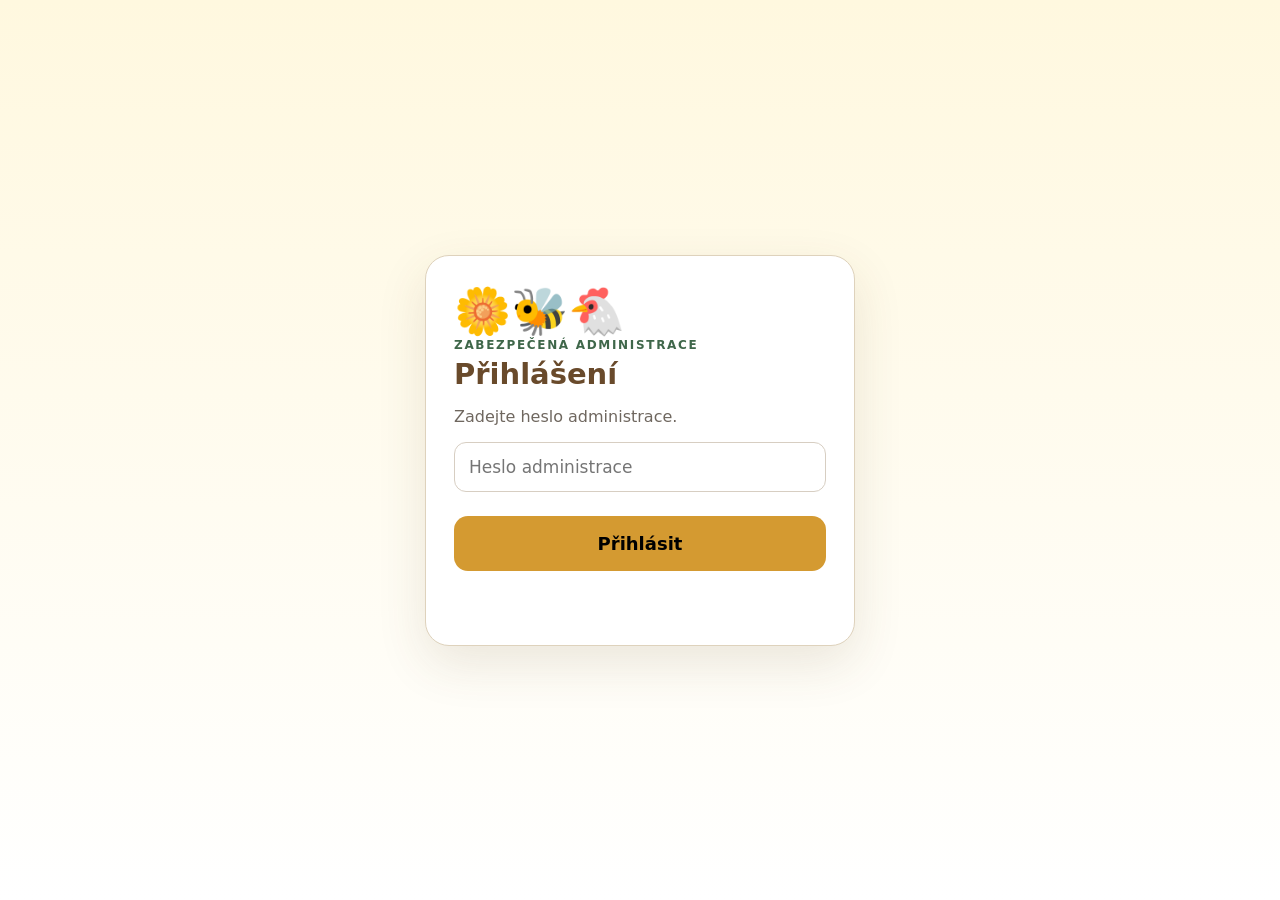
==== commit 0d20fe13: "Add files via upload" ====
--- a/index.html
+++ b/index.html
@@ -3,89 +3,215 @@
 <head>
   <meta charset="utf-8">
   <meta name="viewport" content="width=device-width,initial-scale=1,viewport-fit=cover">
-  <meta name="theme-color" content="#f7f1e4">
-  <meta name="description" content="Med a další produkty od našich včel, čerstvá vejce od slepiček z volného chovu a poctivé produkty z naší zahrádky.">
-  <title>Podprosečské domácí produkty</title>
-  <link rel="preconnect" href="https://fonts.googleapis.com">
-  <link rel="preconnect" href="https://fonts.gstatic.com" crossorigin>
-  <link href="https://fonts.googleapis.com/css2?family=Merienda:wght@500;600;700&family=Nunito:wght@400;600;700;800&display=swap&subset=latin-ext" rel="stylesheet">
-  <link rel="stylesheet" href="assets/style.css?v=20-20260804-exact1">
+  <meta name="theme-color" content="#fffdf8">
+  <title>Administrace – Podprosečské domácí produkty</title>
+  <link rel="stylesheet" href="../assets/style.css?v=20-20260803">
 </head>
-<body data-pdp-version="20">
-<div class="site-shell v2-shell">
-  <header class="v2-hero">
-    <div class="v2-hero-copy">
-      <div class="kicker">Rodinné hospodářství z Pod Prosečí</div>
-      <div class="ornament" aria-hidden="true"><span></span><b>♥</b><span></span></div>
-      <h1>Podprosečské domácí produkty</h1>
-      <div class="ornament" aria-hidden="true"><span></span><b>♥</b><span></span></div>
-      <p>Vítejte u nás v Pod Prosečí. Nabízíme med a další produkty od našich včel, čerstvá vejce od slepiček z volného chovu i další poctivé produkty z naší zahrádky.</p>
-      <a class="hero-cta" href="#nabidka">Prohlédnout nabídku</a>
-    </div>
-    <div class="v2-hero-visual">
-      <img class="v2-hero-image" src="assets/images/hero-podproseci.png" alt="Akvarelová krajina s úly, skleníkem, kurníkem, slepicemi a kohoutem">
-    </div>
+<body data-pdp-admin-version="16">
+<section id="adminLogin" class="login-screen hidden">
+  <div class="login-card">
+    <div style="font-size:46px">🌼🐝🐔</div>
+    <div class="kicker">Zabezpečená administrace</div>
+    <h2>Přihlášení</h2>
+    <p class="muted">Zadejte heslo administrace.</p>
+    <input id="adminPassword" type="password" placeholder="Heslo administrace" autocomplete="current-password">
+    <button id="loginButton" class="primary-button" type="button">Přihlásit</button>
+    <p id="loginMessage" class="feedback"></p>
+  </div>
+</section>
+
+<div id="adminApp" class="site-shell admin-shell hidden">
+  <header class="hero admin-hero">
+    <div class="hero-icons"><span>🌼🐝</span><span>🐔🏡</span></div>
+    <div class="kicker">Administrace</div>
+    <h1>Podprosečské domácí produkty</h1>
+    <p>Objednávky, rezervace vajec, kalendář a správa nabídky.</p>
+    <button id="logoutButton" class="secondary-button" type="button" style="margin-top:14px">Odhlásit</button>
   </header>
 
-  <main class="content v2-content">
-    <section id="publicBanner" class="public-banner hidden" aria-live="polite"></section>
-
-    <section class="origin-grid" aria-label="Odkud naše produkty pocházejí">
-      <article><img src="assets/images/od-vcel.png" alt="Včelí úly mezi květinami"><h2>Od našich včel</h2><p>Med, vosk a další včelí produkty z místní krajiny.</p></article>
-      <article><img src="assets/images/od-slepic.png" alt="Slepice a kohout ve volném výběhu"><h2>Od slepiček z volného chovu</h2><p>Čerstvá vejce od slepiček s každodenním přístupem ven.</p></article>
-      <article><img src="assets/images/ze-zahradky.png" alt="Skleník a zahrada v Pod Prosečí"><h2>Z vlastní zahrádky</h2><p>Bylinky, koření a sezonní dobroty, které sami pěstujeme.</p></article>
-    </section>
-
-    <section id="nabidka" class="products-section">
-      <div class="section-head">
-        <div><div class="eyebrow">Aktuální nabídka</div><h2>Vyberte si něco dobrého</h2></div>
-        <div id="itemCount" class="muted">Načítám…</div>
-      </div>
-      <div id="products"><div class="products-loading" role="status"><span class="loading-spinner" aria-hidden="true"></span><span>Načítám aktuální nabídku…</span></div></div>
-    </section>
-
-    <section class="how-section">
-      <div class="section-head"><div><div class="eyebrow">Jednoduché objednání</div><h2>Jak to u nás funguje</h2></div></div>
-      <div class="how-grid">
-        <article><img src="assets/images/steps/vyber.png" alt="Košík s domácími produkty"><span>1</span><strong>Vyberete si produkty</strong><p>Prohlédnete si naši nabídku a vložíte do košíku to, na co máte chuť.</p></article>
-        <article><img src="assets/images/steps/termin.png" alt="Kalendář pro volbu termínu"><span>2</span><strong>Zvolíte termín vyzvednutí</strong><p>Vyberete si den, který Vám nejvíce vyhovuje.</p></article>
-        <article><img src="assets/images/steps/potvrzeni.png" alt="Obálka s potvrzením objednávky"><span>3</span><strong>Potvrdíme Vám objednávku</strong><p>Pošleme Vám potvrzení a den předem připomenutí.</p></article>
-        <article><img src="assets/images/steps/vyzvednuti.png" alt="Auto při vyzvednutí objednávky"><span>4</span><strong>Přijedete si pro své čerstvé produkty</strong><p>Těšíme se na Vás u nás v Pod Prosečí.</p></article>
-      </div>
-    </section>
-
-    <section class="order-section" id="objednavka">
-      <div class="section-head"><div><div class="eyebrow">Vaše objednávka</div><h2>Souhrn a dokončení</h2></div></div>
-      <div id="summary" class="muted">Nejdřív načítáme aktuální nabídku.</div>
-      <div class="total-row"><span>Celkem</span><span id="totalPrice">0 Kč</span></div>
-      <div class="form-area">
-        <label class="line-field"><span>Jméno a příjmení</span><input id="customerName" type="text" autocomplete="name" placeholder="Jan Novák"></label>
-        <label class="line-field"><span>Telefon</span><input id="customerPhone" type="tel" inputmode="tel" autocomplete="tel" placeholder="777 123 456"></label>
-        <label class="line-field"><span>E-mail</span><input id="customerEmail" type="email" inputmode="email" autocomplete="email" autocapitalize="none" spellcheck="false" placeholder="jan.novak@email.cz" required><small class="field-help">E-mail slouží pouze k potvrzení Vaší objednávky a informacím o jejím vyzvednutí. Žádné reklamní e-maily od nás nedostanete.</small></label>
-        <fieldset class="choice-box"><legend>Jak Vás máme informovat den před vyzvednutím?</legend><label><input type="radio" name="contactMethod" value="SMS" checked> SMS</label><label><input type="radio" name="contactMethod" value="E-mail"> E-mail</label></fieldset>
-        <div id="splitOrderBox" class="choice-box hidden"><strong>Objednávka obsahuje dostupné i předobjednané produkty</strong><p class="field-help">Dostupné produkty můžete vyzvednout dříve a předobjednávku až po naskladnění.</p><label><input type="radio" name="splitOrder" value="together" checked> Vyzvednout vše najednou po naskladnění</label><label><input type="radio" name="splitOrder" value="split"> Rozdělit na dvě vyzvednutí</label><div class="notice"><strong>Upozornění:</strong> při rozdělení Vás budeme před každým vyzvednutím kontaktovat zvoleným způsobem.</div></div>
-        <div id="splitPickupSummary" class="notice hidden"></div>
-        <label class="line-field"><span id="pickupDateLabel">Termín vyzvednutí</span><small class="field-help">Nejbližší možný termín se nastaví automaticky. Pokud si přejete vyzvednutí později, zvolte jiné datum.</small><input id="pickupDate" type="date"></label>
-        <div id="pickupAvailability" class="availability-box hidden" aria-live="polite"></div>
-        <label class="line-field"><span>Poznámka</span><textarea id="customerNote" rows="3" placeholder="Například vyzvednutí odpoledne"></textarea></label>
-      </div>
-      <button id="submitOrder" class="primary-button" type="button" disabled>Odeslat objednávku</button>
-      <p id="feedback" class="feedback" aria-live="polite"></p>
-    </section>
-
-    <section class="trust-section">
-      <h2>Děkujeme, že podporujete místní hospodářství v Pod Prosečí.</h2>
-      <p>S radostí pro Vás připravujeme produkty od našich včel, slepiček a z vlastní zahrádky.</p>
+  <main class="content">
+    <section class="stats-grid">
+      <article><span>Nové objednávky</span><strong id="statNew">0</strong></article>
+      <article><span>Tržba objednávek</span><strong id="statRevenue">0 Kč</strong></article>
+      <article><span>Objednaná vejce</span><strong id="statEggs">0</strong></article>
+      <article><span>Objednané sklenice</span><strong id="statHoney">0</strong></article>
+      <article><span>Vejce fyzicky skladem</span><strong id="statEggStock">—</strong></article>
+      <article><span>Nastavená snáška</span><strong id="statEggDaily">—</strong></article>
+      <article><span>Tržba tento měsíc</span><strong id="statMonthRevenue">0 Kč</strong></article>
+      <article><span>Objednávky tento měsíc</span><strong id="statMonthOrders">0</strong></article>
+      <article><span>Předobjednávky</span><strong id="statPreorders">0</strong></article>
+      <article><span>Aktivní zákazníci</span><strong id="statCustomers">0</strong></article>
+    </section>
+
+    <nav class="tabs">
+      <button class="tab active" data-tab="ordersTab">Objednávky</button>
+      <button class="tab" data-tab="calendarTab">Kalendář</button>
+      <button class="tab" data-tab="eggsTab">Vejce</button>
+      <button class="tab" data-tab="productsTab">Produkty</button>
+      <button class="tab" data-tab="insightsTab">Statistiky</button>
+      <button class="tab" data-tab="settingsTab">Nastavení webu</button>
+    </nav>
+
+    <section id="ordersTab" class="tab-panel active">
+      <div class="section-head">
+        <div><div class="eyebrow">Přehled</div><h2>Objednávky</h2></div>
+        <button id="showManualOrder" class="primary-small">Nová objednávka</button>
+      </div>
+
+      <div id="manualOrderForm" class="admin-form hidden">
+        <div class="form-grid">
+          <label><span>Jméno zákazníka</span><input id="manualName" placeholder="Marie Nováková"></label>
+          <label><span>Telefon</span><input id="manualPhone" placeholder="Lze nechat prázdné"></label>
+          <label><span>E-mail</span><input id="manualEmail" type="email" placeholder="Lze nechat prázdné"></label>
+          <label><span>Termín vyzvednutí</span><input id="manualPickup" type="date"></label>
+          <label><span>Stav</span>
+            <select id="manualStatus">
+              <option>Nová</option><option>Připravuji</option><option>Připraveno</option><option>Vyzvednuto</option>
+            </select>
+          </label>
+          <div class="full">
+            <span class="field-label">Položky</span>
+            <div id="manualProducts" class="quantity-list"></div>
+          </div>
+          <label class="full"><span>Poznámka</span><textarea id="manualNote" rows="3"></textarea></label>
+        </div>
+        <div class="actions">
+          <button id="cancelManualOrder" class="secondary-button">Zrušit</button>
+          <button id="saveManualOrder" class="primary-small">Uložit objednávku</button>
+        </div>
+      </div>
+
+      <div class="filter-grid">
+        <input id="searchOrders" placeholder="Hledat jméno nebo telefon">
+        <select id="statusFilter">
+          <option value="">Všechny stavy</option>
+          <option>Nová</option><option>Připravuji</option><option>Připraveno</option><option>Vyzvednuto</option><option>Zrušeno</option>
+        </select>
+        <select id="archiveFilter">
+          <option value="active">Aktivní</option>
+          <option value="archive">Archiv</option>
+          <option value="all">Všechny</option>
+        </select>
+      </div>
+
+      <div id="ordersList" class="stack"></div>
+    </section>
+
+    <section id="calendarTab" class="tab-panel">
+      <div class="section-head">
+        <div><div class="eyebrow">Podle termínu</div><h2>Kalendář objednávek</h2></div>
+      </div>
+      <div id="calendarList" class="stack"></div>
+    </section>
+
+    <section id="eggsTab" class="tab-panel">
+      <div class="section-head">
+        <div><div class="eyebrow">Rezervace a snáška</div><h2>Plánování vajec</h2></div>
+      </div>
+
+      <div class="admin-form">
+        <p class="settings-note"><strong>Aktuální sklad</strong> je fyzický počet vajec, který máš právě teď, včetně vajec rezervovaných pro zákazníky, ale ještě nevyzvednutých. Při označení objednávky jako Vyzvednuto se vejce ze skladu automaticky odečtou.</p>
+        <div class="form-grid">
+          <label><span>Aktuálně fyzicky skladem</span><input id="eggCurrentStock" type="number" min="0" step="1"></label>
+          <label><span>Předpokládaná snáška za den</span><input id="eggDailyProduction" type="number" min="0" step="1"></label>
+          <label><span>Bezpečnostní rezerva</span><input id="eggSafetyReserve" type="number" min="0" step="1"></label>
+          <label><span>Plánovat dní dopředu</span><input id="eggPlanningDays" type="number" min="7" max="365" step="1"></label>
+        </div>
+        <div class="settings-footer">
+          <div class="meta">
+            <div>Stav skladu je dopočítán k datu <strong id="eggStockDate">—</strong>.</div>
+            <div id="eggAccrualInfo">—</div>
+          </div>
+          <button id="saveEggSettings" class="primary-small" type="button">Uložit nastavení</button>
+        </div>
+      </div>
+
+      <div class="section-head compact-head">
+        <div><div class="eyebrow">Následujících 21 dní</div><h2>Předpověď dostupnosti</h2></div>
+      </div>
+      <div class="forecast-legend">
+        <span><strong>Stav po rezervacích</strong> = předpokládaný počet vajec po vydání již objednaných vajec.</span>
+        <span><strong>Další volná kapacita</strong> = kolik nových vajec lze na tento den ještě bezpečně objednat, aniž by chyběla pro pozdější zákazníky.</span>
+      </div>
+      <div id="eggForecast" class="forecast-list"></div>
+    </section>
+
+    <section id="productsTab" class="tab-panel">
+      <div class="section-head">
+        <div><div class="eyebrow">Nabídka</div><h2>Správa produktů</h2></div>
+        <button id="showProductForm" class="primary-small">Přidat produkt</button>
+      </div>
+
+      <div id="productForm" class="admin-form hidden">
+        <div class="form-grid">
+          <label><span>Název</span><input id="newProductName"></label>
+          <label><span>Emoji</span><input id="newProductEmoji" placeholder="📦"></label>
+          <label><span>Cena</span><input id="newProductPrice" type="number" min="0"></label>
+          <label><span>Jednotka</span><input id="newProductUnit" placeholder="kus"></label>
+          <label class="full"><span>Krátký popis</span><input id="newProductShort"></label>
+          <label class="full"><span>Podrobné informace</span><textarea id="newProductDetail" rows="3"></textarea></label>
+          <label class="full"><span>Fotografie produktu</span><input id="newProductImage" placeholder="assets/images/products/med.jpg nebo https://…"><small>Fotografii nahrajte do složky assets/images/products a sem vložte její cestu.</small></label>
+          <label><span>Minimální předstih (dny)</span><input id="newProductLead" type="number" min="0" value="0"></label>
+          <label><span>Předpokládané naskladnění</span><input id="newProductRestock" type="date"></label>
+          <label><span>Rychlá tlačítka (oddělit čárkou)</span><input id="newProductQuick" placeholder="6, 10, 30"></label>
+          <label><span>Plánované množství / kapacita</span><input id="newProductCapacity" type="number" min="0" placeholder="např. 120"></label>
+          <label><span>Text v potvrzovacím e-mailu</span><select id="newProductEmailGroup"><option value="SLEPICKY">🐔 Naše slepičky</option><option value="VCELICKY">🐝 Naše včeličky</option><option value="FARMARI" selected>🌿 Podprosečští farmáři</option><option value="VLASTNI">✍️ Vlastní označení</option></select></label>
+          <label class="full"><span>Vlastní označení</span><input id="newProductEmailText" maxlength="120" placeholder="např. naše levandulová zahrada"><small>Použije se jen při volbě Vlastní označení.</small></label>
+          <label><input id="newProductPreorder" type="checkbox"> Povolit předobjednávky</label>
+        </div>
+        <div class="actions">
+          <button id="cancelProductForm" class="secondary-button">Zrušit</button>
+          <button id="saveNewProduct" class="primary-small">Uložit produkt</button>
+        </div>
+      </div>
+
+      <div id="productsList" class="stack"></div>
+    </section>
+
+
+    <section id="insightsTab" class="tab-panel">
+      <div class="section-head"><div><div class="eyebrow">Souhrny</div><h2>Statistiky prodeje</h2></div></div>
+      <div class="insights-grid">
+        <article class="card"><h3>Nejprodávanější produkty</h3><div id="topProducts"></div></article>
+        <article class="card"><h3>TOP zákazníci</h3><div id="topCustomers"></div></article>
+      </div>
+      <article class="card"><h3>Měsíční tržby</h3><div id="monthlyRevenue" class="bar-list"></div></article>
+    </section>
+
+    <section id="settingsTab" class="tab-panel">
+      <div class="section-head"><div><div class="eyebrow">Veřejná stránka</div><h2>Nastavení webu</h2></div></div>
+      <div class="admin-form">
+        <h3>Informační banner</h3>
+        <div class="form-grid">
+          <label><input id="bannerEnabled" type="checkbox"> Zobrazit banner</label>
+          <label><span>Styl</span><select id="bannerStyle"><option value="yellow">Žlutý</option><option value="green">Zelený</option><option value="blue">Modrý</option><option value="red">Červený</option></select></label>
+          <label class="full"><span>Nadpis</span><input id="bannerTitle" placeholder="Otevřeli jsme předprodej medu"></label>
+          <label class="full"><span>Text</span><textarea id="bannerText" rows="3"></textarea></label>
+          <label><span>Zobrazit od</span><input id="bannerFrom" type="date"></label>
+          <label><span>Zobrazit do</span><input id="bannerTo" type="date"></label>
+        </div>
+        <h3>Dovolená / blokace vyzvednutí</h3>
+        <div class="form-grid">
+          <label><input id="ordersPaused" type="checkbox"> Zablokovat vyzvednutí v zadaném období</label>
+          <label><span>Od</span><input id="pauseFrom" type="date"></label>
+          <label><span>Do</span><input id="pauseTo" type="date"></label>
+          <label class="full"><span>Upozornění zákazníkům</span><textarea id="pauseMessage" rows="3" placeholder="Např. Máme dovolenou. Objednávky přijímáme, vyzvednutí bude možné nejdříve od..."></textarea></label>
+          <label><span>Max. objednávek na den</span><input id="dailyOrderLimit" type="number" min="0" placeholder="0 = bez limitu"></label>
+        </div>
+        <div class="actions"><button id="saveBusinessSettings" class="primary-small" type="button">Uložit nastavení webu</button></div>
+      </div>
+      <p class="settings-note">SMS připomínky se neposílají automaticky. Zvolený způsob kontaktu se uloží k objednávce, abyste zákazníka kontaktoval ručně.</p>
     </section>
   </main>
-
-  <div id="mobileCartBar" class="mobile-cart-bar hidden"><span id="mobileCartText">Košík je prázdný</span><a href="#objednavka">Pokračovat</a></div>
-
-  <footer><div><strong>Podprosečské domácí produkty</strong><br>Pod Prosečí 102/2 · Jablonec nad Nisou</div><div class="footer-contact"><a href="mailto:podprosecskeprodukty@gmail.com">podprosecskeprodukty@gmail.com</a><br><a href="tel:+420732687040">+420 732 687 040</a></div></footer>
 </div>
-<iframe name="orderSubmitFrame" id="orderSubmitFrame" hidden></iframe>
-<form id="backendOrderForm" method="post" target="orderSubmitFrame" hidden><input name="action" type="hidden" value="createOrder"><input id="backendPayload" name="payload" type="hidden"></form>
-<script src="assets/config.js?v=20-20260804-exact1"></script>
-<script src="assets/customer.js?v=20-20260804-exact1"></script>
+
+<iframe name="adminSubmitFrame" id="adminSubmitFrame" hidden></iframe>
+<form id="adminBackendForm" method="post" target="adminSubmitFrame" hidden>
+  <input id="adminAction" name="action" type="hidden">
+  <input id="adminToken" name="token" type="hidden">
+  <input id="adminPayload" name="payload" type="hidden">
+</form>
+<script src="../assets/config.js?v=15-20260802-fix2"></script>
+<script src="../assets/admin.js?v=20-20260803"></script>
 </body>
 </html>
